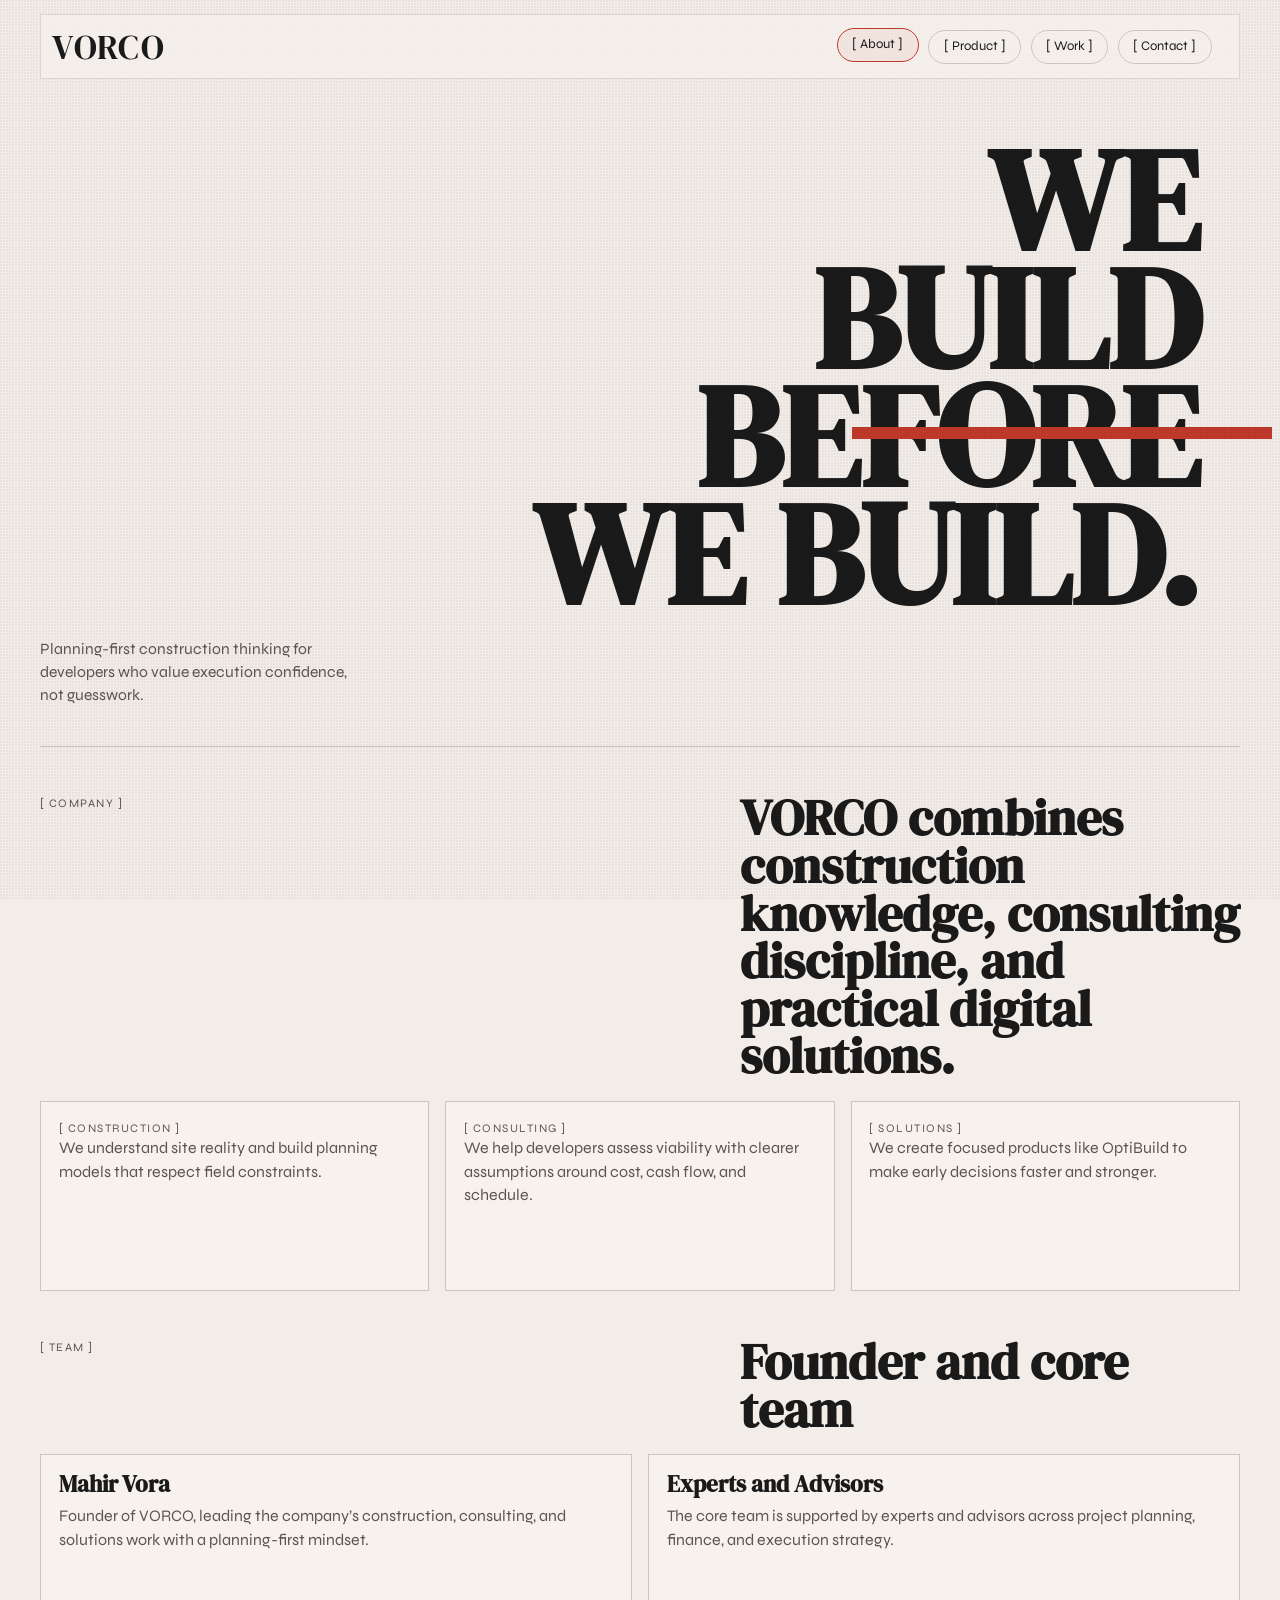
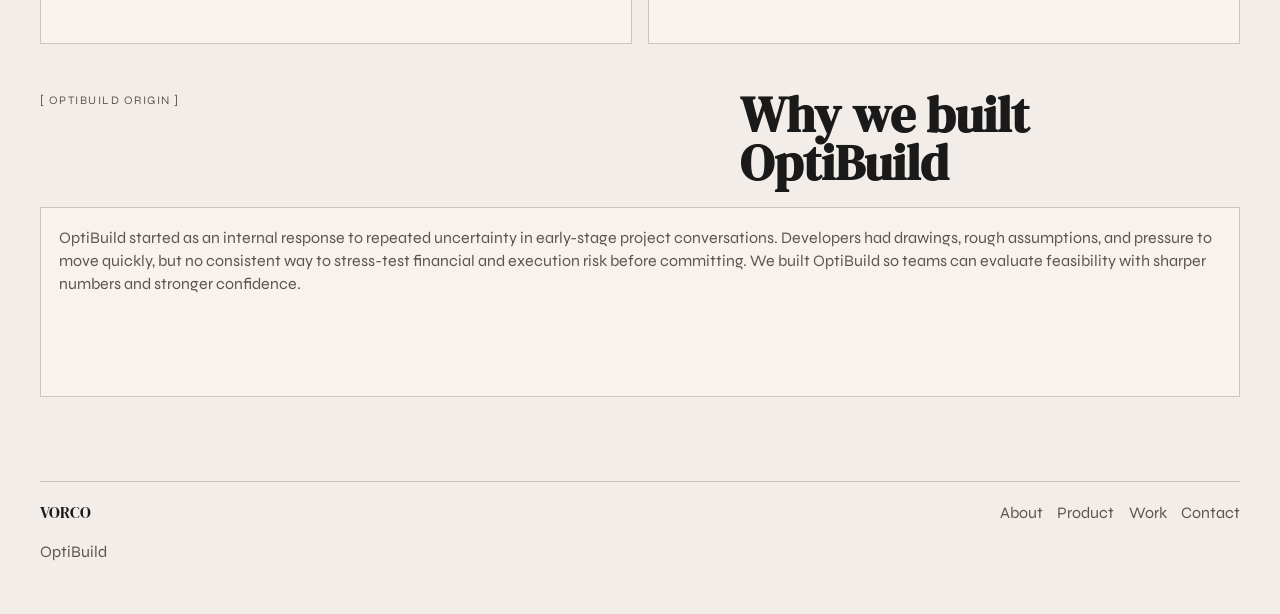
==== about.html @ b09553cb "Add files via upload" ====
<!doctype html>
<html lang="en">
<head>
  <meta charset="UTF-8" />
  <meta name="viewport" content="width=device-width, initial-scale=1.0" />
  <title>About VORCO | Construction, Consulting, Solutions</title>
  <meta
    name="description"
    content="Learn about VORCO and the planning-first approach behind OptiBuild for real estate developers."
  />
  <link rel="preconnect" href="https://fonts.googleapis.com" />
  <link rel="preconnect" href="https://fonts.gstatic.com" crossorigin />
  <link
    href="https://fonts.googleapis.com/css2?family=DM+Serif+Display:ital@0;1&family=Syne:wght@400;500;600;700;800&display=swap"
    rel="stylesheet"
  />
  <link rel="stylesheet" href="styles.css" />
</head>
<body data-page="about">
  <div class="grain" aria-hidden="true"></div>

  <header class="site-header" id="top">
    <div class="nav-shell">
      <a class="brand" href="index.html" aria-label="VORCO home">VORCO</a>

      <button class="menu-toggle" aria-expanded="false" aria-controls="site-nav" aria-label="Toggle menu">
        Menu
      </button>

      <nav class="site-nav" id="site-nav">
        <a href="about.html" class="pill-link">[ About ]</a>
        <a href="product.html" class="pill-link">[ Product ]</a>
        <a href="index.html#work" class="pill-link">[ Work ]</a>
        <a href="contact.html" class="pill-link">[ Contact ]</a>
      </nav>
    </div>
  </header>

  <main>
    <section class="hero section-fade short-hero">
      <h1 class="hero-title compact">
        <span class="hero-word">WE</span>
        <span class="hero-word">BUILD</span>
        <span class="hero-word">BEFORE</span>
        <span class="hero-word">WE BUILD.</span>
      </h1>
      <div class="hero-bottom">
        <p class="hero-subtitle">Planning-first construction thinking for developers who value execution confidence, not guesswork.</p>
      </div>
    </section>

    <section class="section-fade section-block">
      <div class="section-head">
        <p class="label">[ Company ]</p>
        <h2>VORCO combines construction knowledge, consulting discipline, and practical digital solutions.</h2>
      </div>
      <div class="card-grid three-col">
        <article class="line-card">
          <p class="label">[ Construction ]</p>
          <p>We understand site reality and build planning models that respect field constraints.</p>
        </article>
        <article class="line-card">
          <p class="label">[ Consulting ]</p>
          <p>We help developers assess viability with clearer assumptions around cost, cash flow, and schedule.</p>
        </article>
        <article class="line-card">
          <p class="label">[ Solutions ]</p>
          <p>We create focused products like OptiBuild to make early decisions faster and stronger.</p>
        </article>
      </div>
    </section>

    <section class="section-fade section-block">
      <div class="section-head">
        <p class="label">[ Team ]</p>
        <h2>Founder and core team</h2>
      </div>
      <div class="card-grid two-col">
        <article class="line-card">
          <h3>Mahir Vora</h3>
          <p>Founder of VORCO, leading the company’s construction, consulting, and solutions work with a planning-first mindset.</p>
        </article>
        <article class="line-card">
          <h3>Experts and Advisors</h3>
          <p>The core team is supported by experts and advisors across project planning, finance, and execution strategy.</p>
        </article>
      </div>
    </section>

    <section class="section-fade section-block">
      <div class="section-head">
        <p class="label">[ OptiBuild Origin ]</p>
        <h2>Why we built OptiBuild</h2>
      </div>
      <article class="line-card">
        <p>
          OptiBuild started as an internal response to repeated uncertainty in early-stage project conversations. Developers had drawings,
          rough assumptions, and pressure to move quickly, but no consistent way to stress-test financial and execution risk before
          committing. We built OptiBuild so teams can evaluate feasibility with sharper numbers and stronger confidence.
        </p>
      </article>
    </section>
  </main>

  <footer class="site-footer">
    <div>
      <p class="footer-brand">VORCO</p>
      <p>OptiBuild</p>
    </div>
    <div class="footer-links">
      <a href="about.html">About</a>
      <a href="product.html">Product</a>
      <a href="index.html#work">Work</a>
      <a href="contact.html">Contact</a>
    </div>
  </footer>

  <script src="main.js"></script>
</body>
</html>
---- styles.css ----
@import url("https://fonts.googleapis.com/css2?family=DM+Serif+Display:ital@0;1&family=Syne:wght@400;500;600;700;800&display=swap");

:root {
  --bg: #f2ede8;
  --panel: #f7f2ed;
  --text: #1a1a1a;
  --muted: #5c554f;
  --line: #cfc4bb;
  --accent: #c0392b;
  --accent-soft: #e4d7cd;
  --header: rgba(242, 237, 232, 0.9);
}

* {
  box-sizing: border-box;
}

html {
  scroll-behavior: smooth;
}

body {
  margin: 0;
  background: var(--bg);
  color: var(--text);
  font-family: "Syne", sans-serif;
  line-height: 1.45;
  overflow-x: hidden;
}

body::before,
body::after {
  content: "";
  position: fixed;
  pointer-events: none;
  z-index: 0;
}

body::before {
  display: none;
}

body::after {
  display: none;
}

.grain {
  position: fixed;
  inset: 0;
  pointer-events: none;
  z-index: 2;
  opacity: 0.075;
  background-image: radial-gradient(circle at 1px 1px, rgba(0, 0, 0, 0.55) 1px, transparent 1px);
  background-size: 3px 3px;
  mix-blend-mode: multiply;
}

.site-header {
  position: sticky;
  top: 0;
  z-index: 10;
  padding: 0.9rem 1rem;
  transition: padding 240ms ease, box-shadow 240ms ease, background-color 240ms ease;
}

.site-header.scrolled {
  padding: 0.45rem 1rem;
  background: var(--header);
  box-shadow: 0 10px 30px rgba(0, 0, 0, 0.08);
  backdrop-filter: blur(5px);
}

.nav-shell {
  width: min(1200px, 100%);
  margin: 0 auto;
  display: grid;
  grid-template-columns: auto 1fr auto;
  align-items: center;
  gap: 1rem;
  border: 1px solid rgba(26, 26, 26, 0.12);
  background: rgba(247, 242, 237, 0.72);
  padding: 0.45rem 0.7rem;
}

.brand {
  font-family: "DM Serif Display", serif;
  font-size: clamp(1.2rem, 3.5vw, 2.1rem);
  letter-spacing: 0.04em;
  text-decoration: none;
  color: var(--text);
}

.product-tag {
  margin: 0;
  text-transform: uppercase;
  letter-spacing: 0.1em;
  font-size: 0.68rem;
  color: var(--muted);
}

.site-nav {
  display: flex;
  justify-content: flex-end;
  align-items: center;
  gap: 0.6rem;
}

.pill-link {
  border: 1px solid var(--line);
  border-radius: 999px;
  padding: 0.4rem 0.9rem;
  text-decoration: none;
  color: var(--text);
  font-size: 0.82rem;
  transition: transform 200ms ease, border-color 200ms ease;
}

.pill-link:hover,
.pill-link.is-active {
  border-color: var(--accent);
  transform: translateY(-2px);
  background: rgba(192, 57, 43, 0.07);
}

.menu-toggle {
  display: none;
  border: 1px solid var(--line);
  border-radius: 999px;
  background: transparent;
  color: var(--text);
  font-family: "Syne", sans-serif;
  padding: 0.35rem 0.85rem;
}

main {
  width: min(1200px, calc(100% - 2rem));
  margin: 0 auto;
  padding-bottom: 3rem;
  position: relative;
  z-index: 1;
}

.hero {
  min-height: 100svh;
  display: flex;
  flex-direction: column;
  justify-content: space-between;
  padding: 3rem 0 2.5rem;
  border-bottom: 1px solid var(--line);
  position: relative;
}

.hero::after {
  content: "";
  position: absolute;
  right: -2rem;
  top: 52%;
  width: min(38vw, 420px);
  height: 12px;
  background: var(--accent);
  transform: translateY(-50%);
}

.short-hero {
  min-height: 72svh;
}

.hero-meta {
  font-size: 0.73rem;
  letter-spacing: 0.14em;
  text-transform: uppercase;
  color: var(--muted);
}

.project-strip {
  margin-top: 1rem;
  border: 1px solid var(--line);
  background: #f7f2ed;
  display: grid;
  grid-template-columns: auto 1fr;
  gap: 1rem;
  align-items: start;
  padding: 0.9rem 1rem;
}

.project-strip ul {
  list-style: none;
  margin: 0;
  padding: 0;
  display: grid;
  gap: 0.35rem;
}

.project-strip li {
  font-size: 0.88rem;
  color: var(--muted);
  border-bottom: 1px solid rgba(26, 26, 26, 0.13);
  padding-bottom: 0.3rem;
}

.hero-title {
  font-family: "DM Serif Display", serif;
  margin: 0;
  font-size: clamp(3.2rem, 14vw, 12rem);
  line-height: 0.82;
  max-width: 11ch;
  margin-left: auto;
  text-align: right;
  padding-right: clamp(0rem, 5vw, 2.5rem);
}

.hero-title.compact {
  font-size: clamp(3rem, 12vw, 9rem);
}

.hero-word {
  display: block;
  opacity: 0;
  transform: translateY(18px);
  transition: opacity 540ms ease, transform 540ms ease;
}

.page-ready .hero-word {
  opacity: 1;
  transform: translateY(0);
}

.hero-word:nth-child(2) { transition-delay: 120ms; }
.hero-word:nth-child(3) { transition-delay: 240ms; }
.hero-word:nth-child(4) { transition-delay: 360ms; }

.hero-bottom {
  display: flex;
  align-items: flex-end;
  justify-content: space-between;
  gap: 1rem;
  padding-top: 1.5rem;
}

.hero-subtitle {
  margin: 0;
  max-width: 35ch;
  font-size: 0.98rem;
  color: var(--muted);
}

.hero-actions {
  display: flex;
  gap: 0.6rem;
  flex-wrap: wrap;
  justify-content: flex-end;
}

.button {
  border-radius: 999px;
  padding: 0.7rem 1rem;
  text-decoration: none;
  border: 1px solid var(--line);
  color: var(--text);
  font-size: 0.86rem;
  display: inline-flex;
  align-items: center;
  justify-content: center;
  transition: transform 200ms ease, border-color 200ms ease, background-color 200ms ease;
}

.button:hover {
  transform: translateY(-2px);
  border-color: var(--accent);
}

.button-primary {
  background: var(--accent);
  border-color: var(--accent);
  color: #fff;
}

.button-primary.light {
  background: #fff;
  color: #171717;
  border-color: #fff;
}

.button-ghost {
  background: transparent;
}

.stats-row {
  display: grid;
  grid-template-columns: repeat(3, minmax(0, 1fr));
  margin-top: 1.4rem;
  border: 1px solid var(--line);
}

.stat-item {
  padding: 1rem;
  border-right: 1px solid var(--line);
  background: var(--panel);
}

.stat-item:last-child {
  border-right: none;
}

.stat-value {
  margin: 0;
  font-family: "DM Serif Display", serif;
  font-size: clamp(2rem, 6vw, 3rem);
  line-height: 0.95;
}

.stat-item p:last-child {
  margin: 0.35rem 0 0;
  color: var(--muted);
  font-size: 0.9rem;
}

.section-block {
  padding: 3rem 0 0;
}

.section-head {
  display: flex;
  justify-content: space-between;
  align-items: flex-start;
  gap: 1rem;
  margin-bottom: 1.25rem;
}

.section-head h2 {
  margin: 0;
  max-width: 20ch;
  font-family: "DM Serif Display", serif;
  font-size: clamp(1.7rem, 5vw, 3.1rem);
  line-height: 0.96;
}

.label {
  margin: 0;
  font-size: 0.72rem;
  letter-spacing: 0.13em;
  text-transform: uppercase;
  color: var(--muted);
}

.card-grid {
  display: grid;
  gap: 1rem;
}

.card-grid.three-col {
  grid-template-columns: repeat(3, minmax(0, 1fr));
}

.card-grid.two-col {
  grid-template-columns: repeat(2, minmax(0, 1fr));
}

.line-card {
  border: 1px solid var(--line);
  background: var(--panel);
  padding: 1.1rem;
  min-height: 190px;
  transition: transform 220ms ease, border-color 220ms ease;
  position: relative;
  overflow: hidden;
}

.line-card::before {
  content: "";
  position: absolute;
  left: 0;
  top: 0;
  width: 3px;
  height: 100%;
  background: transparent;
  transition: background-color 220ms ease;
}

.line-card:hover {
  transform: translateY(-4px);
  border-color: var(--accent);
}

.line-card:hover::before {
  background: var(--accent);
}

.line-card h3 {
  margin: 0 0 0.55rem;
  font-family: "DM Serif Display", serif;
  font-size: 1.42rem;
  line-height: 1;
}

.line-card p {
  margin: 0;
  color: var(--muted);
}

.feature-index {
  color: var(--accent);
  font-weight: 700;
  letter-spacing: 0.09em;
  margin-bottom: 0.7rem;
}

.tabs {
  border: 1px solid var(--line);
  background: var(--panel);
}

.tab-list {
  display: flex;
  gap: 0.5rem;
  padding: 0.8rem;
  border-bottom: 1px solid var(--line);
  flex-wrap: wrap;
}

.tab {
  border: 1px solid var(--line);
  background: transparent;
  padding: 0.45rem 0.8rem;
  font-size: 0.8rem;
  color: var(--text);
  cursor: pointer;
  font-family: "Syne", sans-serif;
}

.tab.is-active {
  background: var(--accent);
  color: #fff;
  border-color: var(--accent);
}

.tab:focus-visible,
.button:focus-visible,
.pill-link:focus-visible,
.menu-toggle:focus-visible {
  outline: 2px solid var(--accent);
  outline-offset: 2px;
}

.tab-panels {
  position: relative;
  min-height: 270px;
}

.tab-panel {
  opacity: 0;
  visibility: hidden;
  position: absolute;
  inset: 0;
  padding: 1rem;
  display: grid;
  grid-template-columns: 1fr 1fr;
  gap: 1rem;
  transform: translateY(8px);
  transition: opacity 250ms ease, transform 250ms ease, visibility 250ms ease;
}

.tab-panel.is-active {
  opacity: 1;
  visibility: visible;
  transform: translateY(0);
}

.tab-panel p {
  margin: 0;
  color: var(--muted);
  max-width: 37ch;
}

.mockup-box {
  border: 1px solid var(--line);
  background: #f0e9e3;
  padding: 0.8rem;
}

.mock-line {
  height: 10px;
  background: #c7bbb2;
  margin-bottom: 0.6rem;
}

.mock-line.w-90 { width: 90%; }
.mock-line.w-80 { width: 80%; }
.mock-line.w-70 { width: 70%; }
.mock-line.w-60 { width: 60%; }
.mock-line.w-50 { width: 50%; }

.mock-bars,
.mock-grid,
.mock-pill-row {
  display: grid;
  gap: 0.45rem;
}

.mock-bars {
  grid-template-columns: repeat(4, minmax(0, 1fr));
  align-items: end;
  min-height: 100px;
}

.mock-bars span {
  background: #bcaea3;
}

.mock-bars span:nth-child(1) { height: 35px; }
.mock-bars span:nth-child(2) { height: 56px; }
.mock-bars span:nth-child(3) { height: 78px; }
.mock-bars span:nth-child(4) { height: 48px; }

.mock-grid {
  grid-template-columns: repeat(3, minmax(0, 1fr));
}

.mock-grid span {
  aspect-ratio: 1;
  border: 1px solid #d2c6bd;
  background: #ece4dd;
}

.mock-pill-row {
  grid-template-columns: repeat(3, minmax(0, 1fr));
}

.mock-pill-row span {
  display: block;
  height: 36px;
  border-radius: 999px;
  background: #d3c7be;
}

.cta-band {
  margin-top: 3rem;
  padding: 2.4rem 1.1rem;
  background: #1a1a1a;
  color: #f9f4ef;
  display: flex;
  flex-wrap: wrap;
  align-items: center;
  justify-content: space-between;
  gap: 1rem;
}

.cta-band h2 {
  margin: 0;
  font-family: "DM Serif Display", serif;
  font-size: clamp(1.8rem, 5vw, 3.4rem);
  line-height: 0.95;
  max-width: 16ch;
}

.site-footer {
  width: min(1200px, calc(100% - 2rem));
  margin: 2.2rem auto;
  padding-top: 1.2rem;
  border-top: 1px solid var(--line);
  display: flex;
  justify-content: space-between;
  gap: 1rem;
  color: var(--muted);
}

.footer-brand {
  margin: 0;
  font-family: "DM Serif Display", serif;
  color: var(--text);
}

.footer-links {
  display: flex;
  gap: 0.9rem;
  flex-wrap: wrap;
}

.footer-links a {
  text-decoration: none;
  color: var(--muted);
}

.footer-links a:hover {
  color: var(--text);
}

.contact-layout {
  display: grid;
  grid-template-columns: 1.3fr 1fr;
  gap: 1rem;
}

.contact-form {
  display: grid;
  gap: 0.6rem;
  margin-top: 0.85rem;
}

.contact-form label {
  font-size: 0.8rem;
  text-transform: uppercase;
  letter-spacing: 0.09em;
  color: var(--muted);
}

.contact-form input,
.contact-form select,
.contact-form textarea {
  border: 1px solid var(--line);
  background: #f8f3ee;
  color: var(--text);
  padding: 0.7rem 0.75rem;
  font-family: "Syne", sans-serif;
}

.contact-form textarea {
  resize: vertical;
}

.form-status {
  margin: 0.2rem 0 0;
  min-height: 1.2em;
  color: var(--muted);
  font-size: 0.88rem;
}

.section-fade {
  opacity: 0;
  transform: translateY(24px);
  transition: opacity 500ms ease, transform 500ms ease;
}

.section-fade.is-visible {
  opacity: 1;
  transform: translateY(0);
}

@media (max-width: 980px) {
  .nav-shell {
    grid-template-columns: auto 1fr auto;
  }

  .product-tag {
    display: none;
  }

  .menu-toggle {
    display: inline-flex;
    justify-self: end;
  }

  .site-nav {
    position: absolute;
    left: 1rem;
    right: 1rem;
    top: calc(100% + 0.3rem);
    border: 1px solid var(--line);
    background: var(--bg);
    display: none;
    flex-direction: column;
    align-items: flex-start;
    padding: 0.7rem;
    gap: 0.45rem;
  }

  .site-nav.is-open {
    display: flex;
  }

  .hero {
    padding-top: 1.2rem;
  }

  .home-hero {
    min-height: auto;
    padding-bottom: 2rem;
  }

  .hero::after {
    width: 50vw;
    right: -1rem;
  }

  .project-strip {
    grid-template-columns: 1fr;
  }

  .hero-title {
    margin-left: 0;
    text-align: left;
    max-width: 12ch;
    padding-right: 0;
  }

  .home-hero .hero-title {
    font-size: clamp(3rem, 16vw, 7rem);
  }

  .hero-bottom,
  .section-head,
  .cta-band,
  .site-footer {
    flex-direction: column;
    align-items: flex-start;
  }

  .hero-actions {
    justify-content: flex-start;
  }

  .stats-row,
  .card-grid.three-col,
  .card-grid.two-col,
  .tab-panel,
  .contact-layout {
    grid-template-columns: 1fr;
  }

  .stat-item {
    border-right: none;
    border-bottom: 1px solid var(--line);
  }

  .stat-item:last-child {
    border-bottom: none;
  }

  .tab-panels {
    min-height: 360px;
  }
}

@media (prefers-reduced-motion: reduce) {
  html {
    scroll-behavior: auto;
  }

  *,
  *::before,
  *::after {
    animation-duration: 1ms !important;
    animation-iteration-count: 1 !important;
    transition-duration: 1ms !important;
  }
}
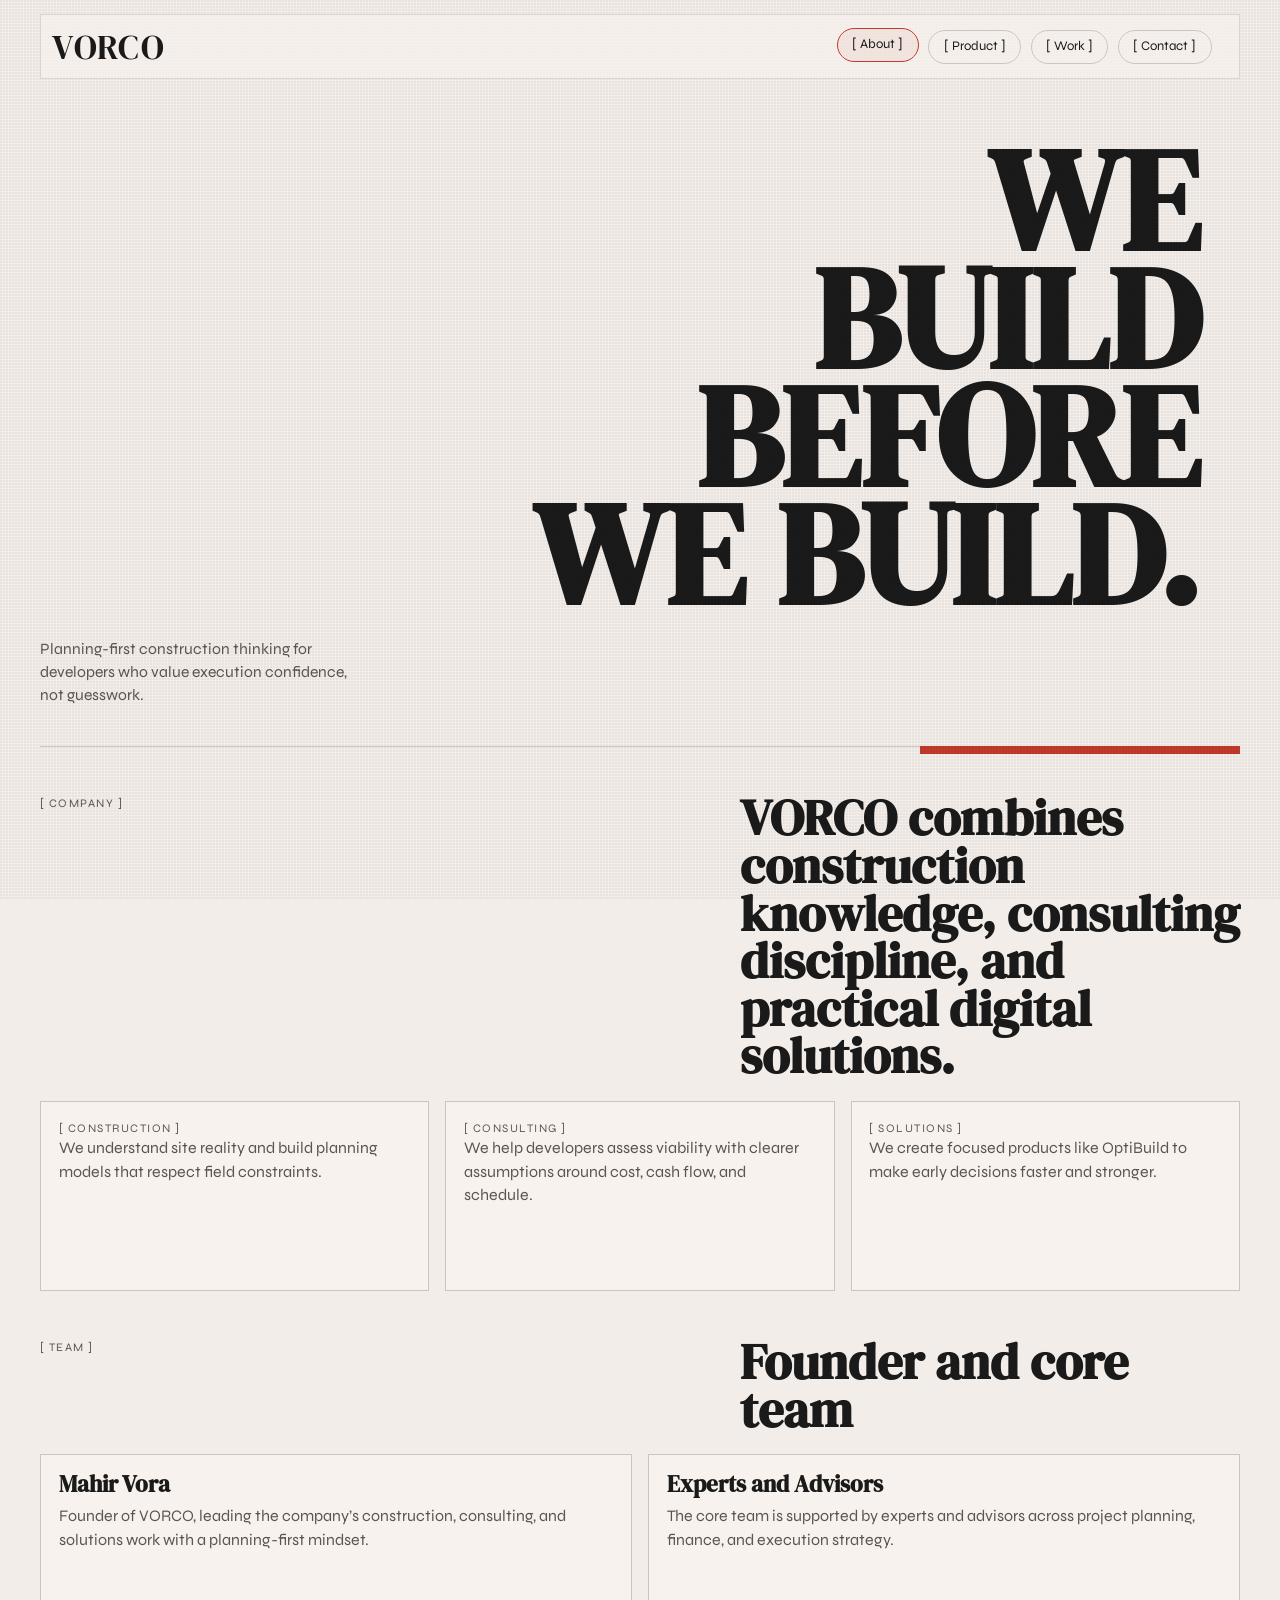
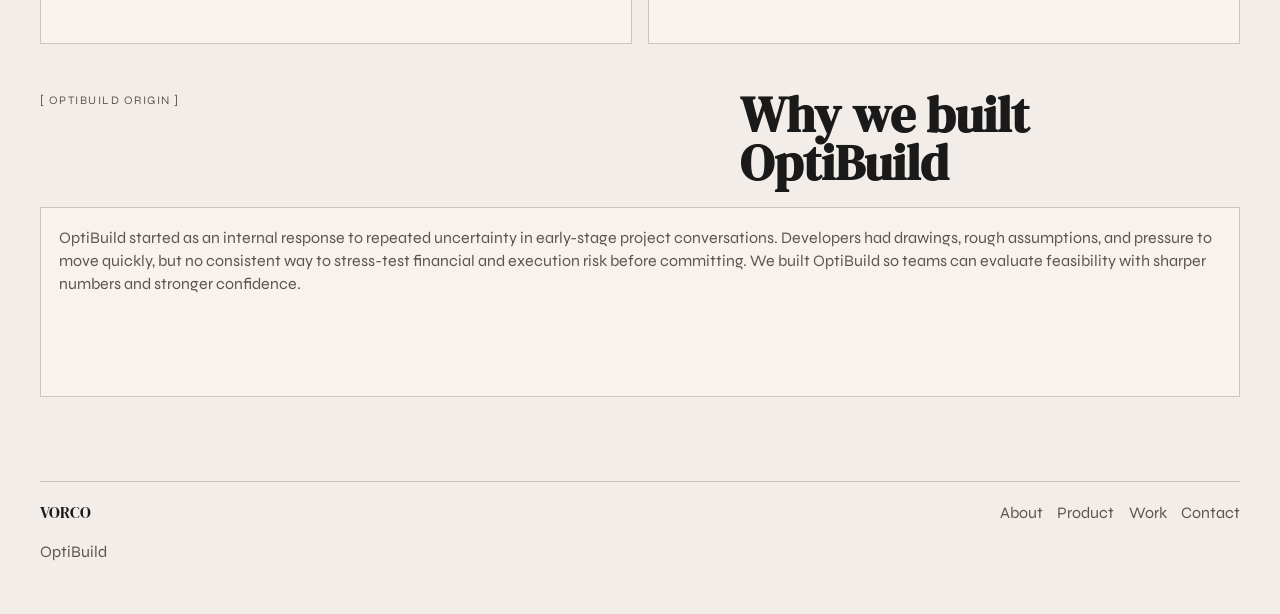
==== commit be245a69: "Add files via upload" ====
--- a/about.html
+++ b/about.html
@@ -14,7 +14,7 @@
     href="https://fonts.googleapis.com/css2?family=DM+Serif+Display:ital@0;1&family=Syne:wght@400;500;600;700;800&display=swap"
     rel="stylesheet"
   />
-  <link rel="stylesheet" href="styles.css" />
+  <link rel="stylesheet" href="styles.css?v=20260413" />
 </head>
 <body data-page="about">
   <div class="grain" aria-hidden="true"></div>
@@ -30,7 +30,7 @@
       <nav class="site-nav" id="site-nav">
         <a href="about.html" class="pill-link">[ About ]</a>
         <a href="product.html" class="pill-link">[ Product ]</a>
-        <a href="index.html#work" class="pill-link">[ Work ]</a>
+        <a href="index.html?view=work" class="pill-link">[ Work ]</a>
         <a href="contact.html" class="pill-link">[ Contact ]</a>
       </nav>
     </div>
@@ -110,7 +110,7 @@
     <div class="footer-links">
       <a href="about.html">About</a>
       <a href="product.html">Product</a>
-      <a href="index.html#work">Work</a>
+      <a href="index.html?view=work">Work</a>
       <a href="contact.html">Contact</a>
     </div>
   </footer>
--- a/styles.css
+++ b/styles.css
@@ -148,17 +148,24 @@
   padding: 3rem 0 2.5rem;
   border-bottom: 1px solid var(--line);
   position: relative;
+  isolation: isolate;
+}
+
+.hero > * {
+  position: relative;
+  z-index: 1;
 }
 
 .hero::after {
   content: "";
   position: absolute;
-  right: -2rem;
-  top: 52%;
-  width: min(38vw, 420px);
-  height: 12px;
+  right: 0;
+  bottom: -6px;
+  width: min(32vw, 360px);
+  height: 10px;
   background: var(--accent);
-  transform: translateY(-50%);
+  pointer-events: none;
+  z-index: 0;
 }
 
 .short-hero {
@@ -678,8 +685,9 @@
   }
 
   .hero::after {
-    width: 50vw;
-    right: -1rem;
+    width: min(44vw, 240px);
+    right: 0;
+    bottom: -5px;
   }
 
   .project-strip {
@@ -744,3 +752,14 @@
     transition-duration: 1ms !important;
   }
 }
+
+/* Final safety override: keep the hero accent line below all hero copy. */
+.hero::after {
+  right: 0 !important;
+  top: auto !important;
+  bottom: -8px !important;
+  width: min(28vw, 320px) !important;
+  height: 8px !important;
+  transform: none !important;
+  z-index: 0 !important;
+}
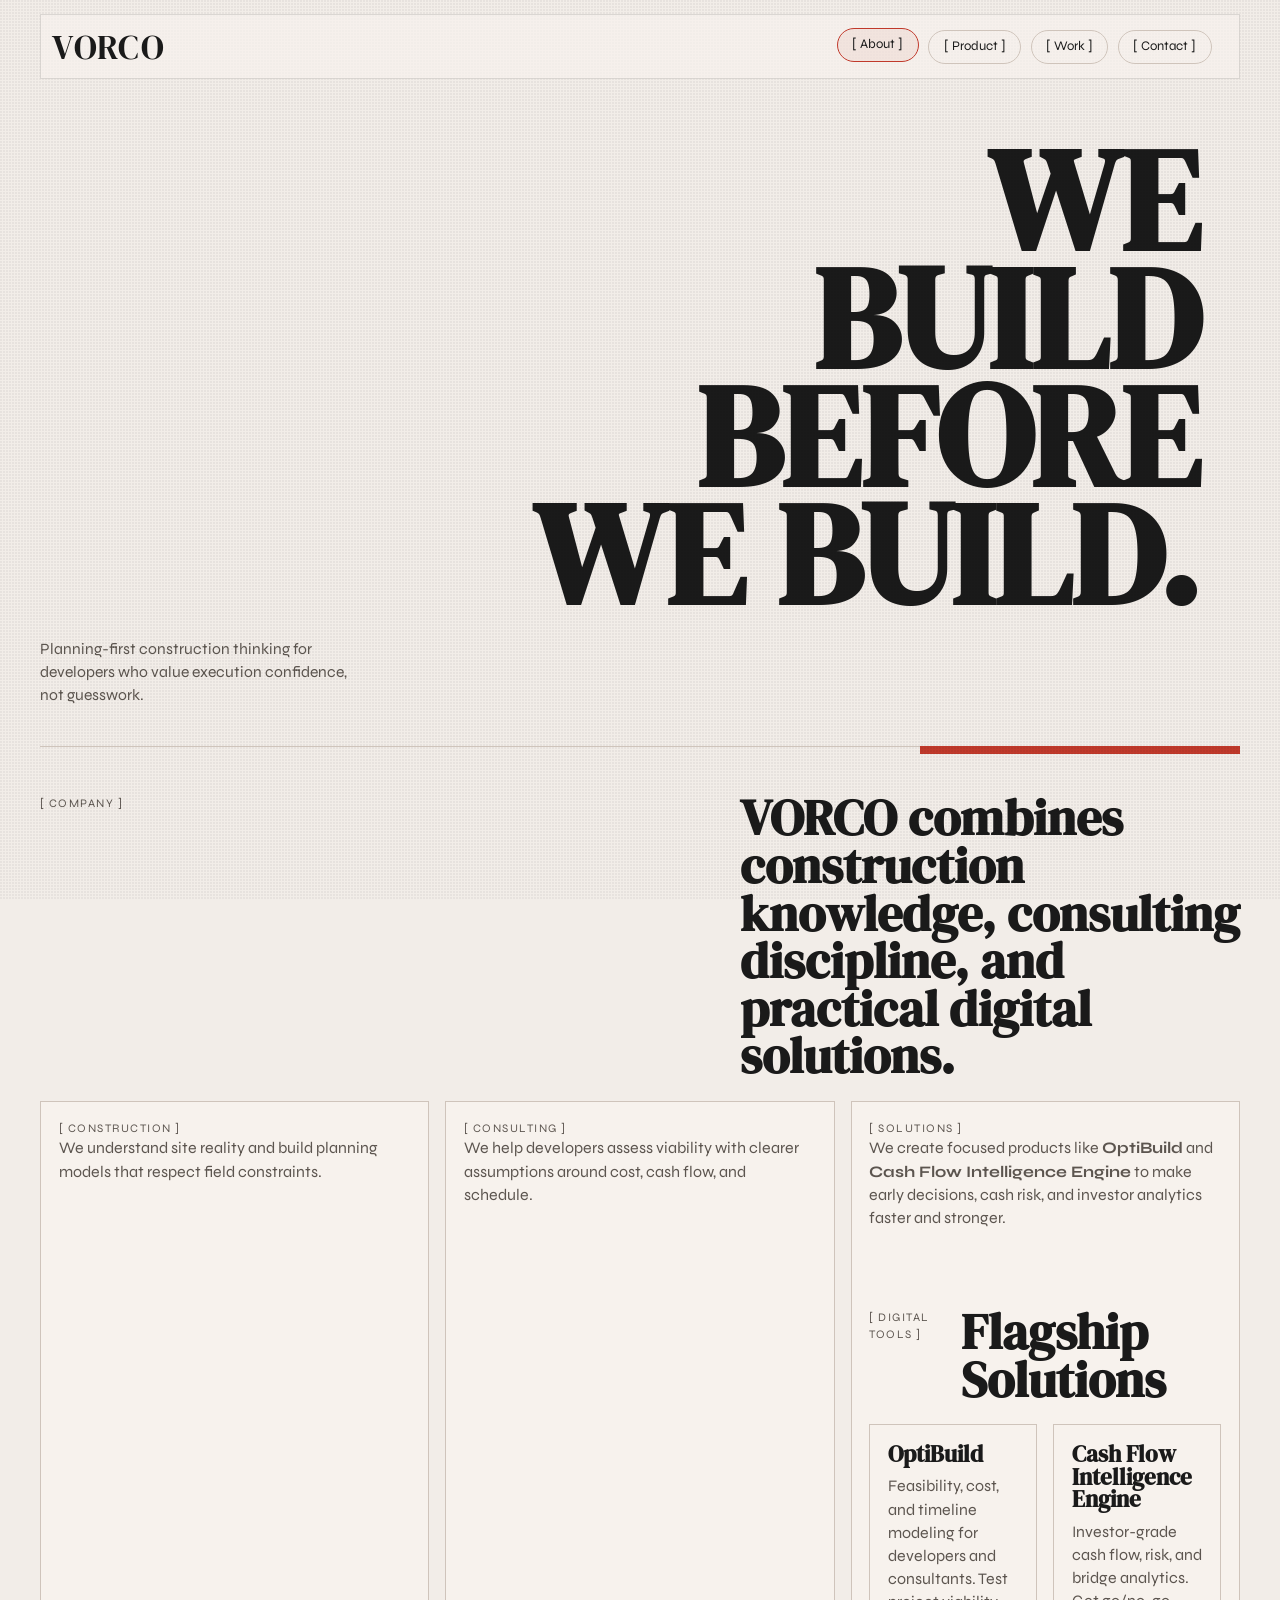
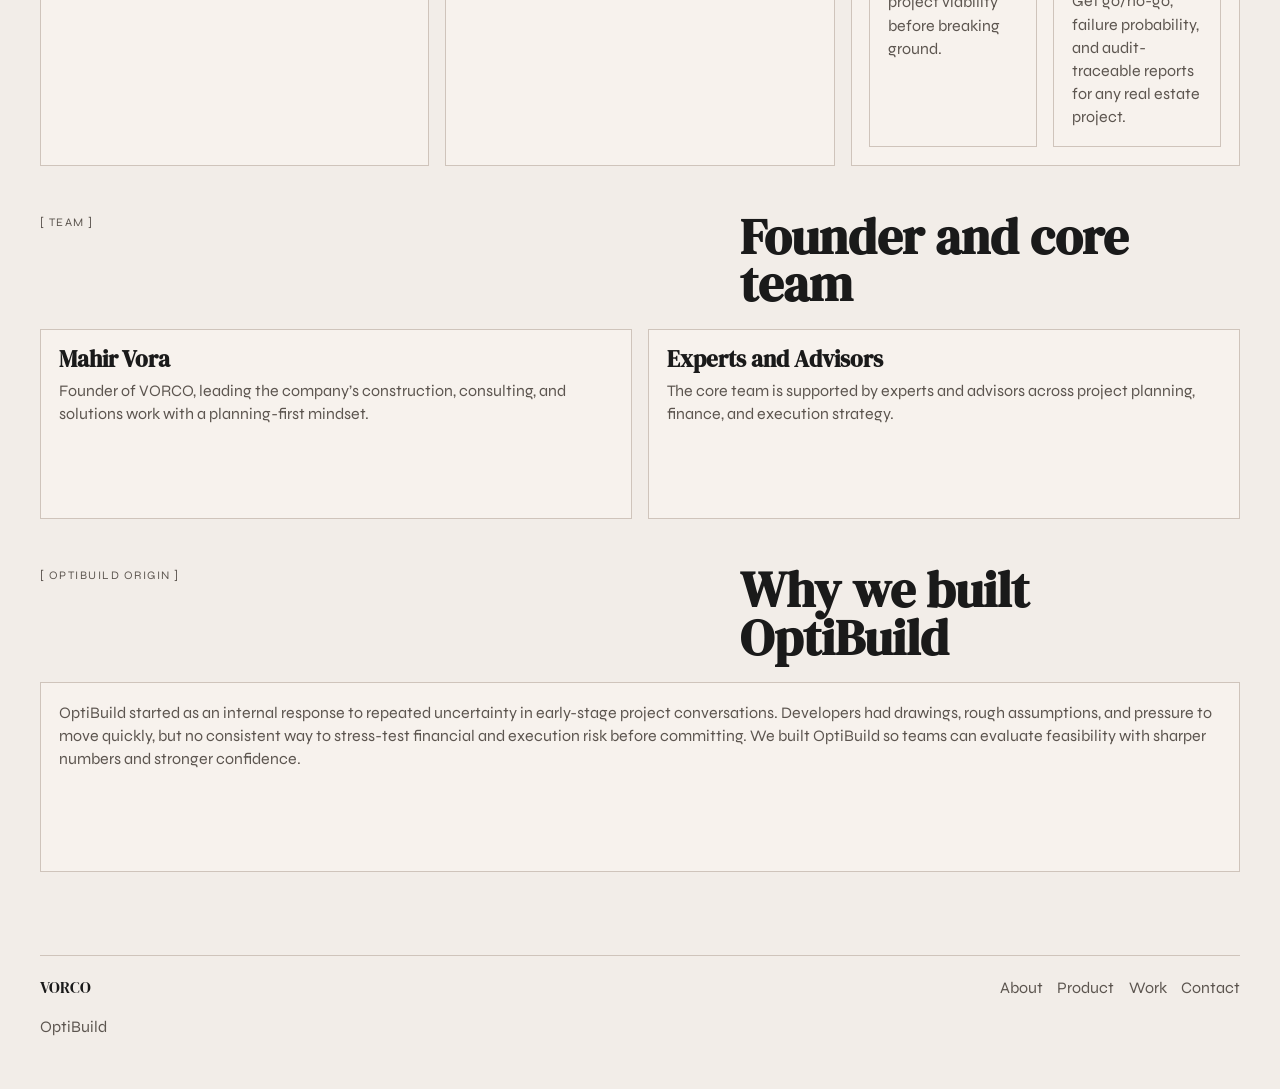
==== commit aa01ce5d: "Add files via upload" ====
--- a/about.html
+++ b/about.html
@@ -65,7 +65,23 @@
         </article>
         <article class="line-card">
           <p class="label">[ Solutions ]</p>
-          <p>We create focused products like OptiBuild to make early decisions faster and stronger.</p>
+          <p>We create focused products like <strong>OptiBuild</strong> and <strong>Cash Flow Intelligence Engine</strong> to make early decisions, cash risk, and investor analytics faster and stronger.</p>
+            <section class="section-fade section-block" style="margin-top:2em;">
+              <div class="section-head">
+                <p class="label">[ Digital Tools ]</p>
+                <h2>Flagship Solutions</h2>
+              </div>
+              <div class="card-grid two-col">
+                <article class="line-card">
+                  <h3>OptiBuild</h3>
+                  <p>Feasibility, cost, and timeline modeling for developers and consultants. Test project viability before breaking ground.</p>
+                </article>
+                <article class="line-card">
+                  <h3>Cash Flow Intelligence Engine</h3>
+                  <p>Investor-grade cash flow, risk, and bridge analytics. Get go/no-go, failure probability, and audit-traceable reports for any real estate project.</p>
+                </article>
+              </div>
+            </section>
         </article>
       </div>
     </section>
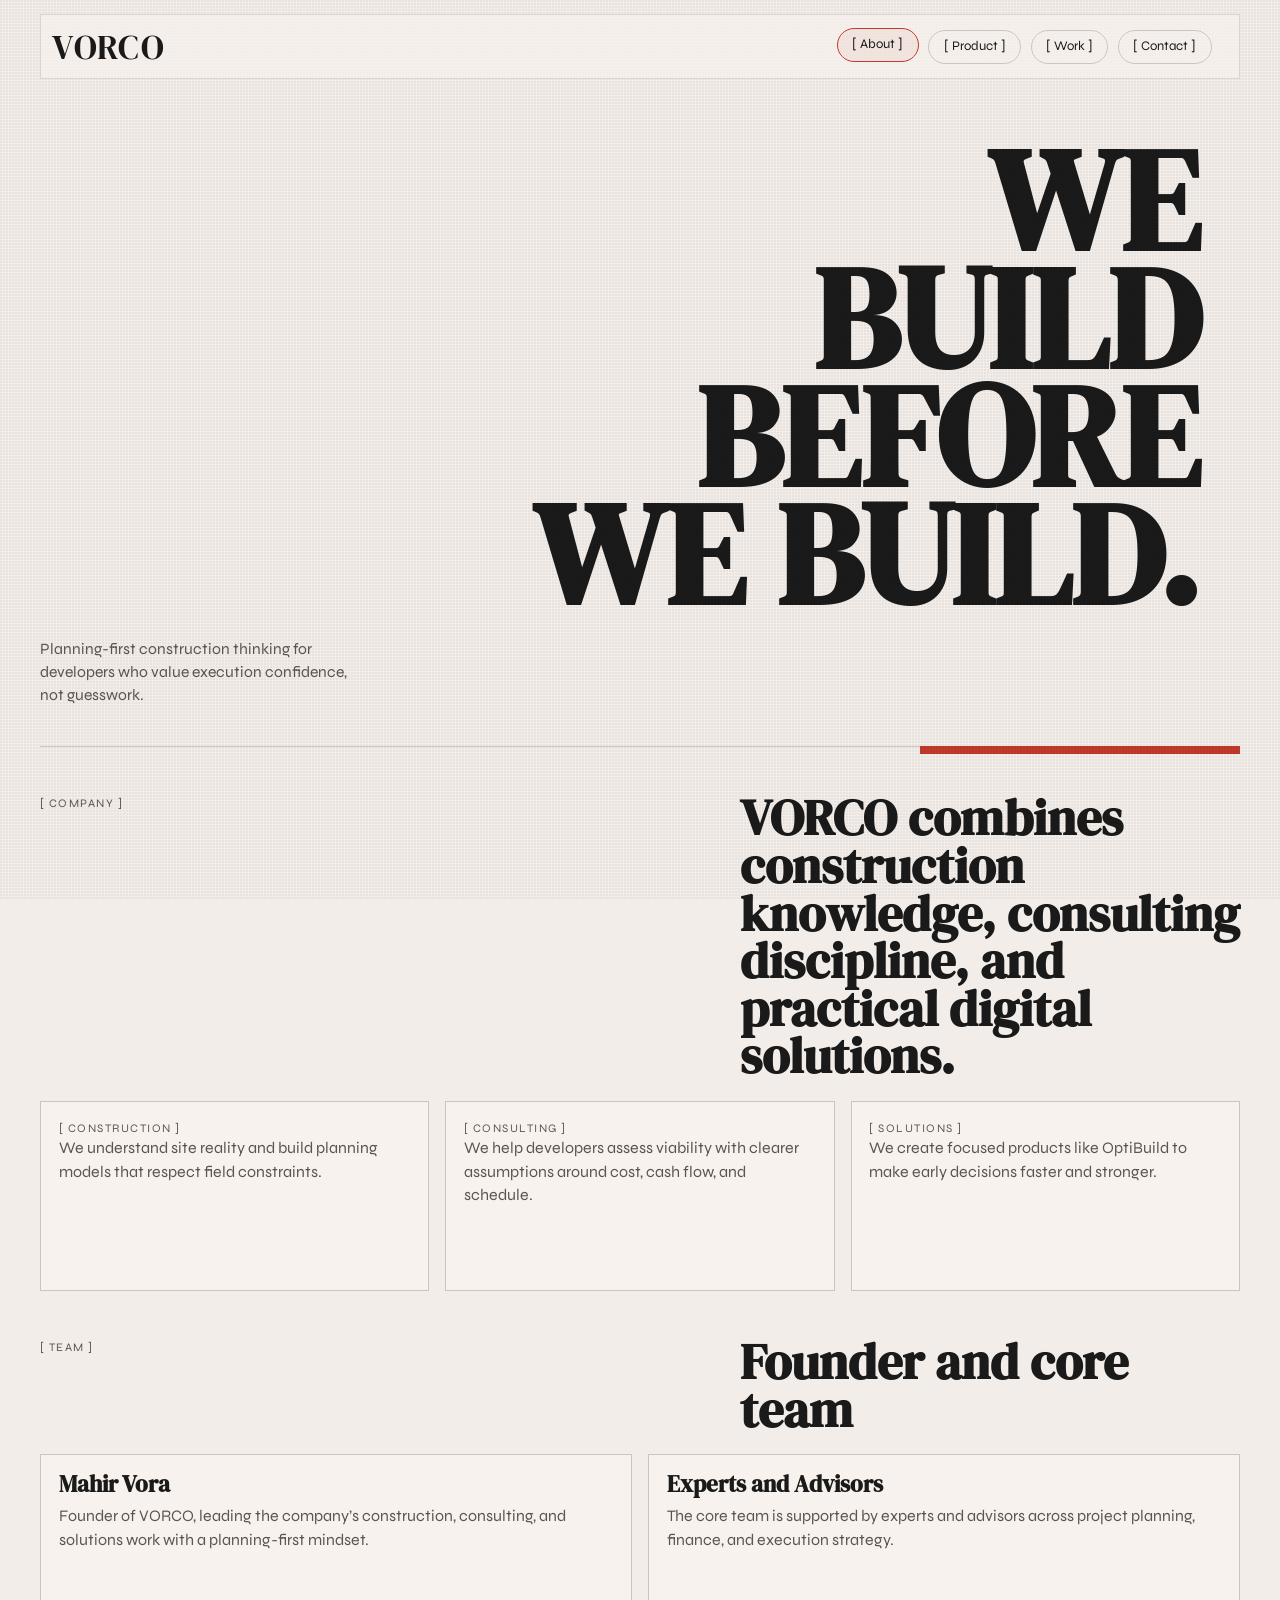
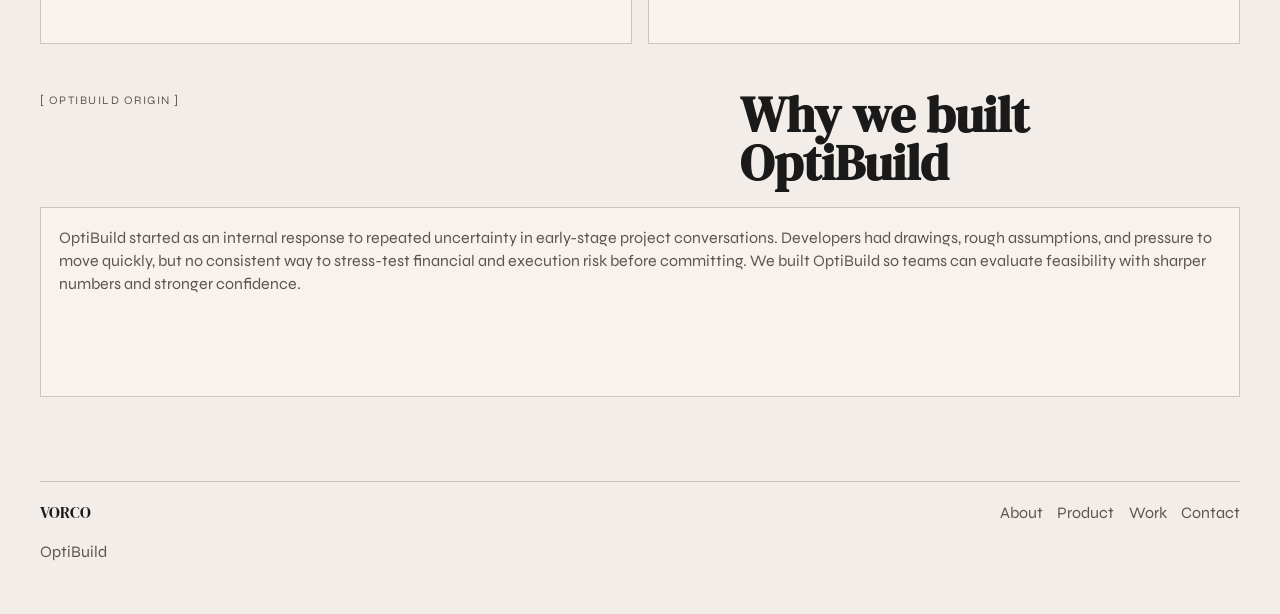
==== commit f9f0a397: "Add files via upload" ====
--- a/about.html
+++ b/about.html
@@ -65,23 +65,7 @@
         </article>
         <article class="line-card">
           <p class="label">[ Solutions ]</p>
-          <p>We create focused products like <strong>OptiBuild</strong> and <strong>Cash Flow Intelligence Engine</strong> to make early decisions, cash risk, and investor analytics faster and stronger.</p>
-            <section class="section-fade section-block" style="margin-top:2em;">
-              <div class="section-head">
-                <p class="label">[ Digital Tools ]</p>
-                <h2>Flagship Solutions</h2>
-              </div>
-              <div class="card-grid two-col">
-                <article class="line-card">
-                  <h3>OptiBuild</h3>
-                  <p>Feasibility, cost, and timeline modeling for developers and consultants. Test project viability before breaking ground.</p>
-                </article>
-                <article class="line-card">
-                  <h3>Cash Flow Intelligence Engine</h3>
-                  <p>Investor-grade cash flow, risk, and bridge analytics. Get go/no-go, failure probability, and audit-traceable reports for any real estate project.</p>
-                </article>
-              </div>
-            </section>
+          <p>We create focused products like OptiBuild to make early decisions faster and stronger.</p>
         </article>
       </div>
     </section>
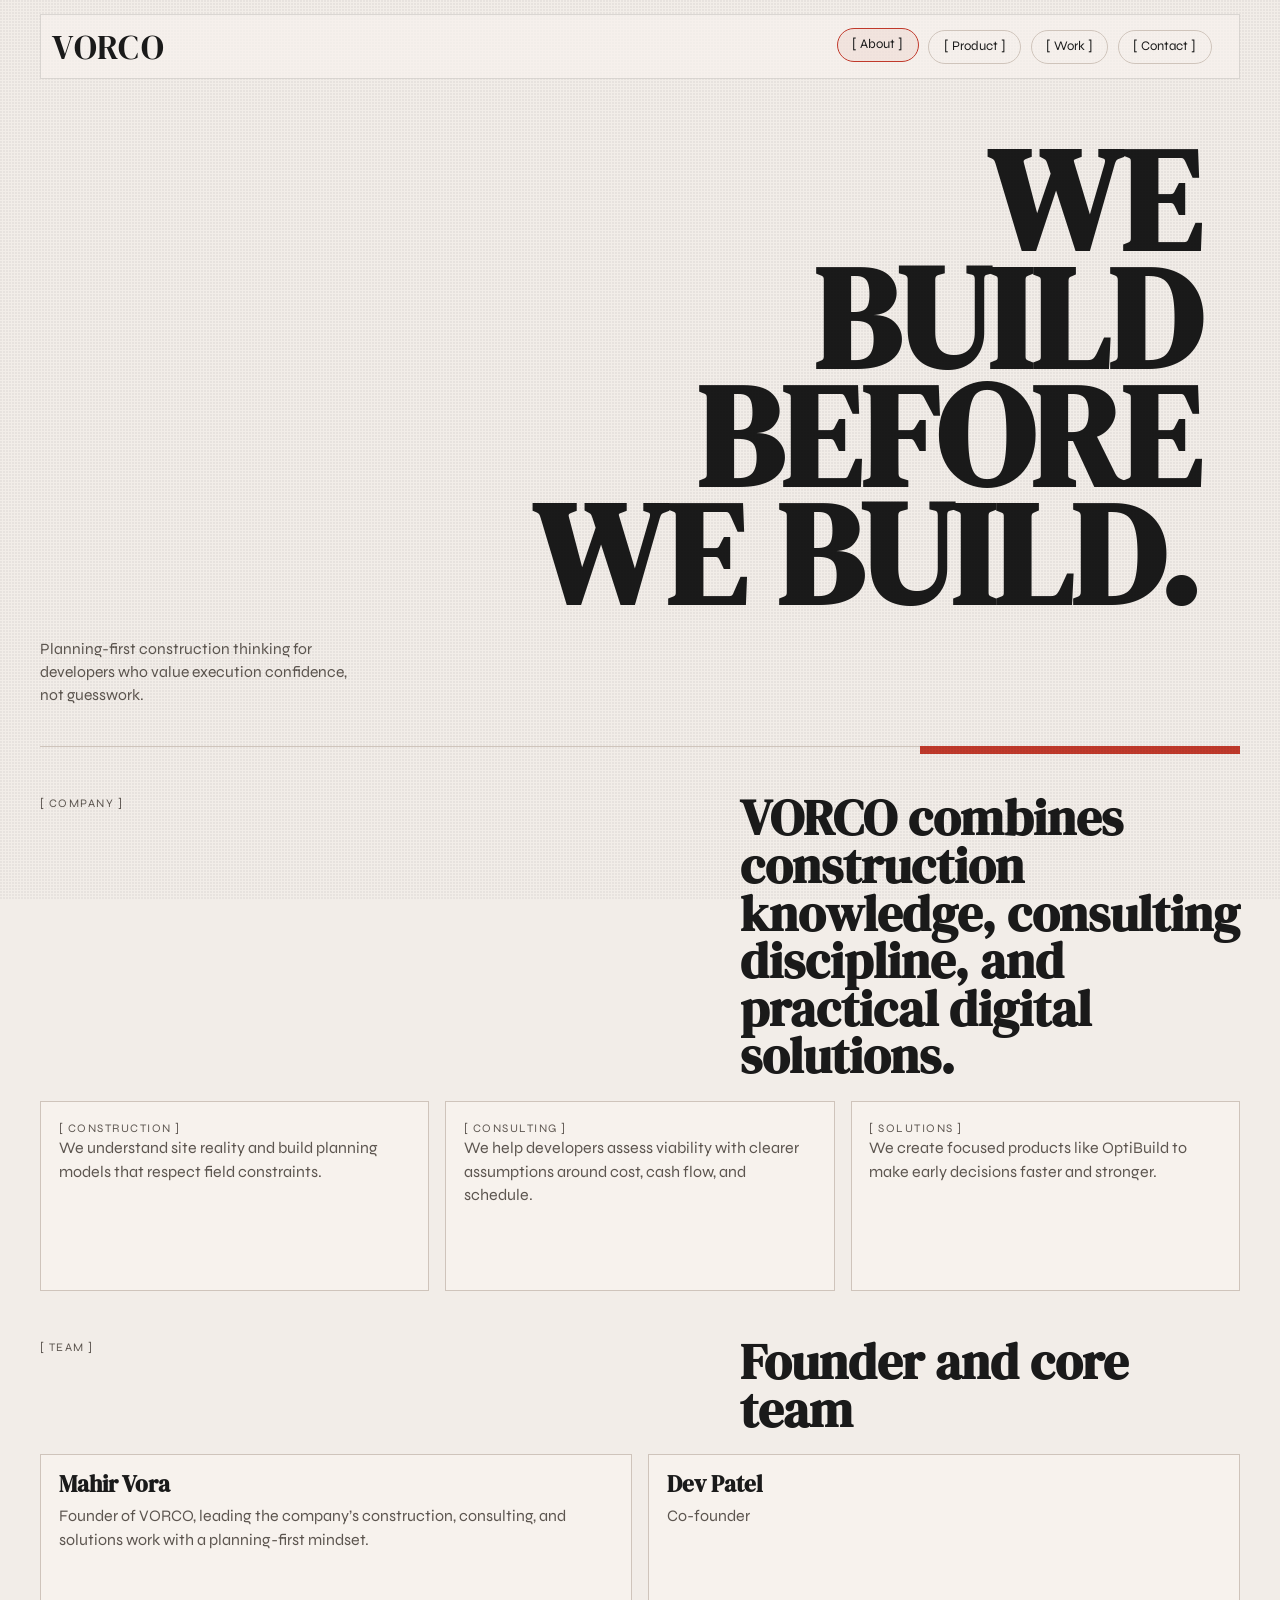
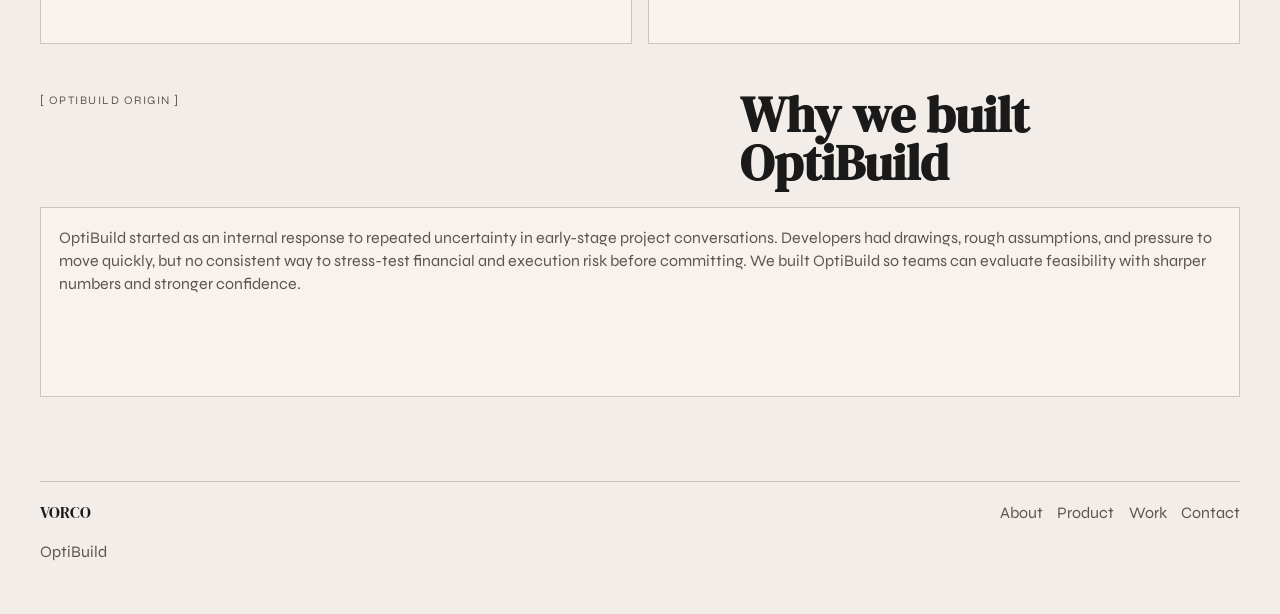
==== commit 9457ce94: "Update about.html" ====
--- a/about.html
+++ b/about.html
@@ -81,8 +81,8 @@
           <p>Founder of VORCO, leading the company’s construction, consulting, and solutions work with a planning-first mindset.</p>
         </article>
         <article class="line-card">
-          <h3>Experts and Advisors</h3>
-          <p>The core team is supported by experts and advisors across project planning, finance, and execution strategy.</p>
+          <h3>Dev Patel</h3>
+          <p>Co-founder</p>
         </article>
       </div>
     </section>
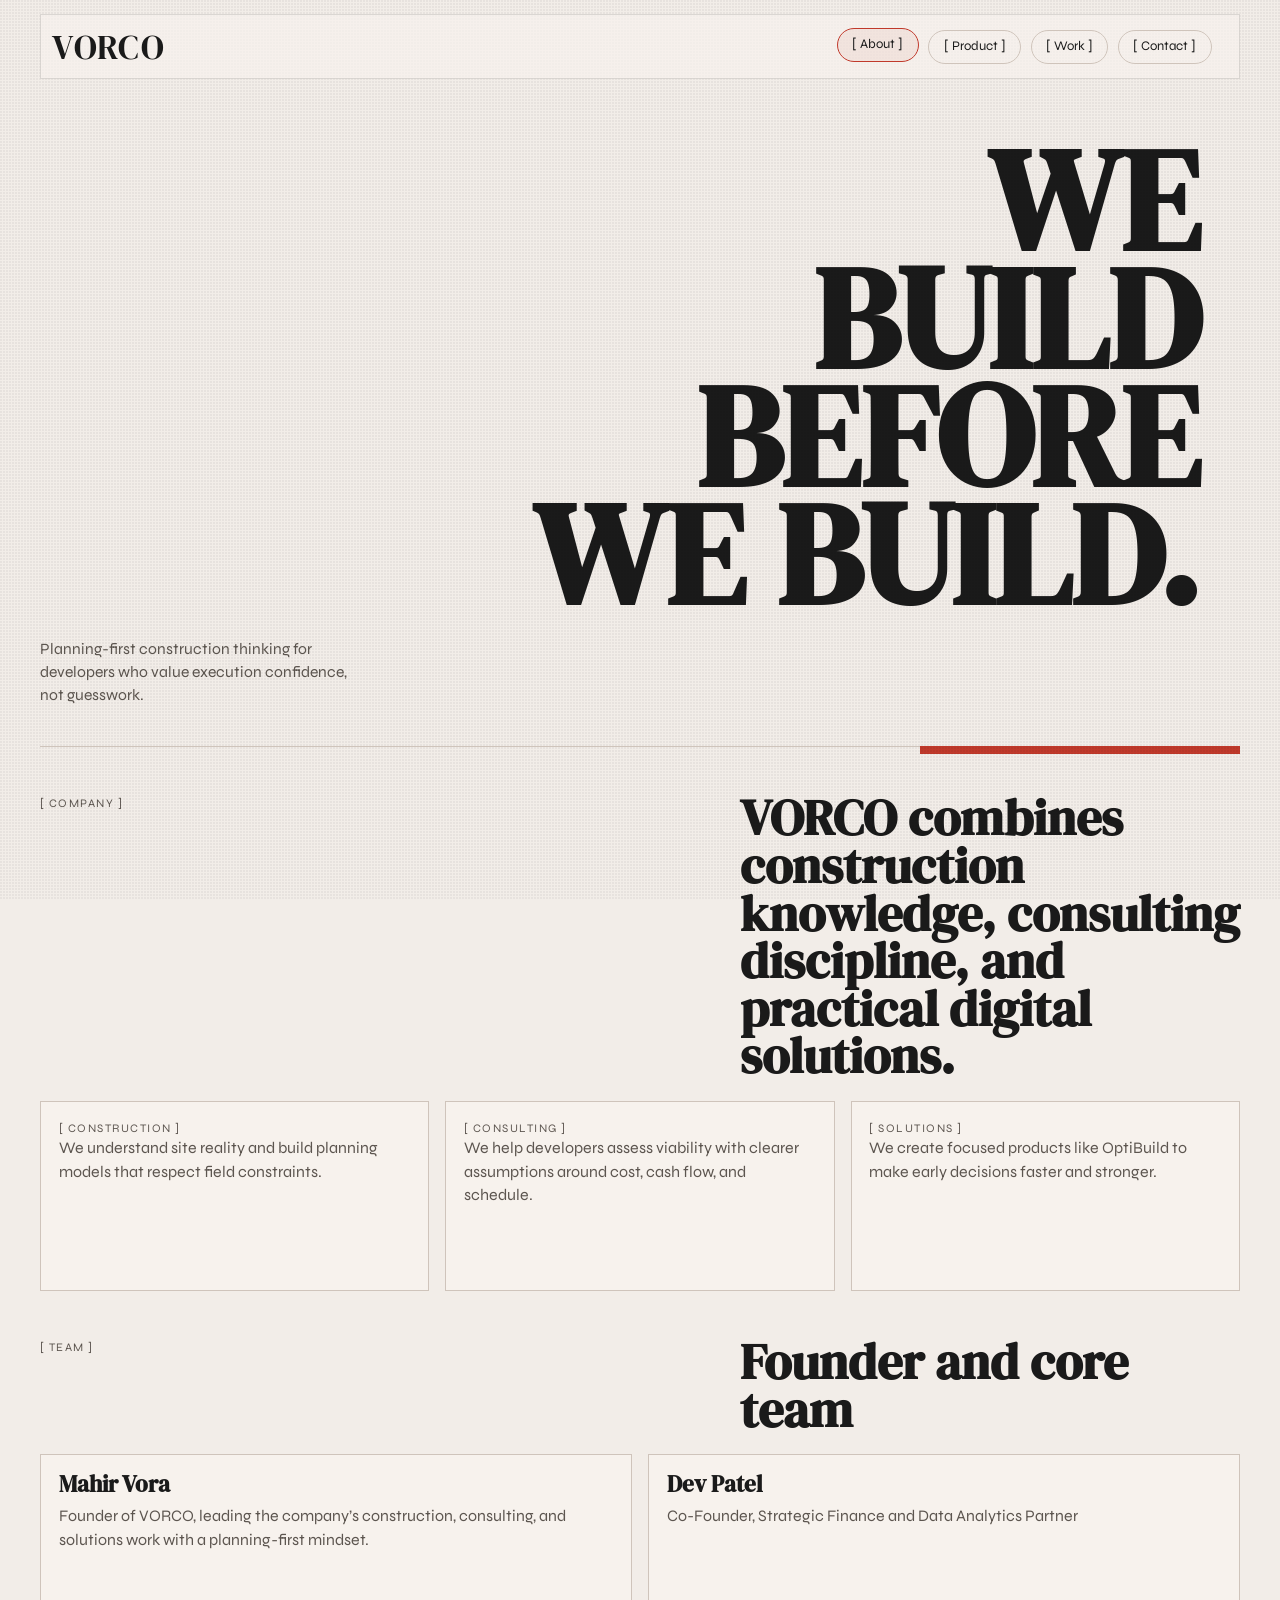
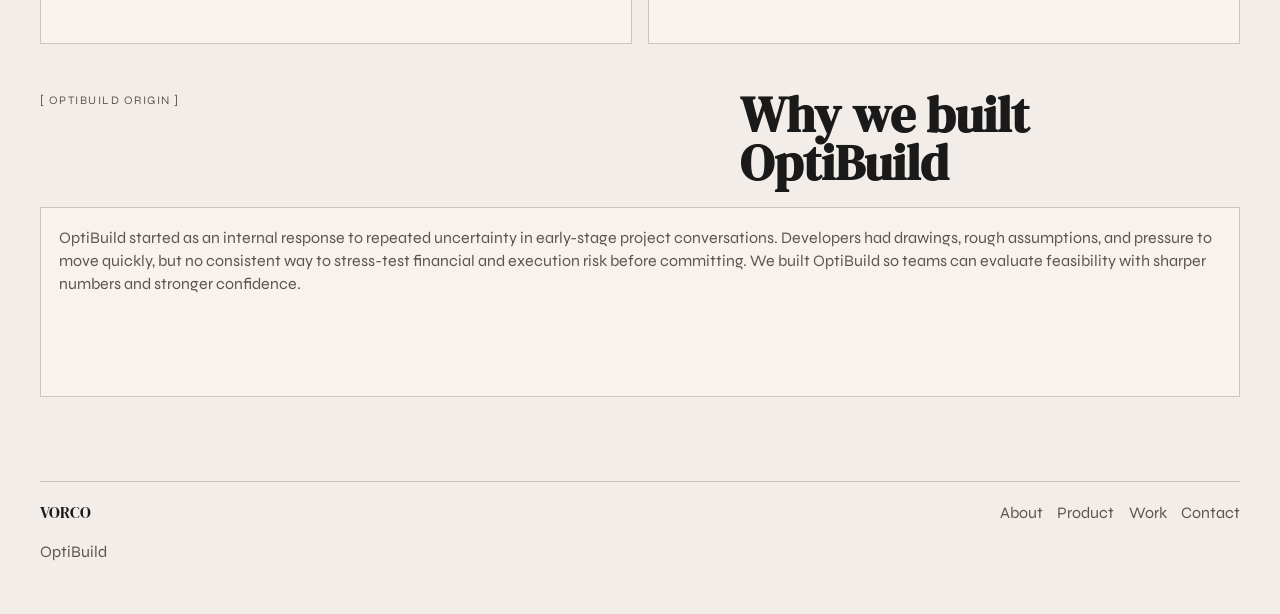
==== commit 064b3bc6: "Update about.html" ====
--- a/about.html
+++ b/about.html
@@ -82,7 +82,7 @@
         </article>
         <article class="line-card">
           <h3>Dev Patel</h3>
-          <p>Co-founder</p>
+          <p>Co-Founder, Strategic Finance and Data Analytics Partner</p>
         </article>
       </div>
     </section>
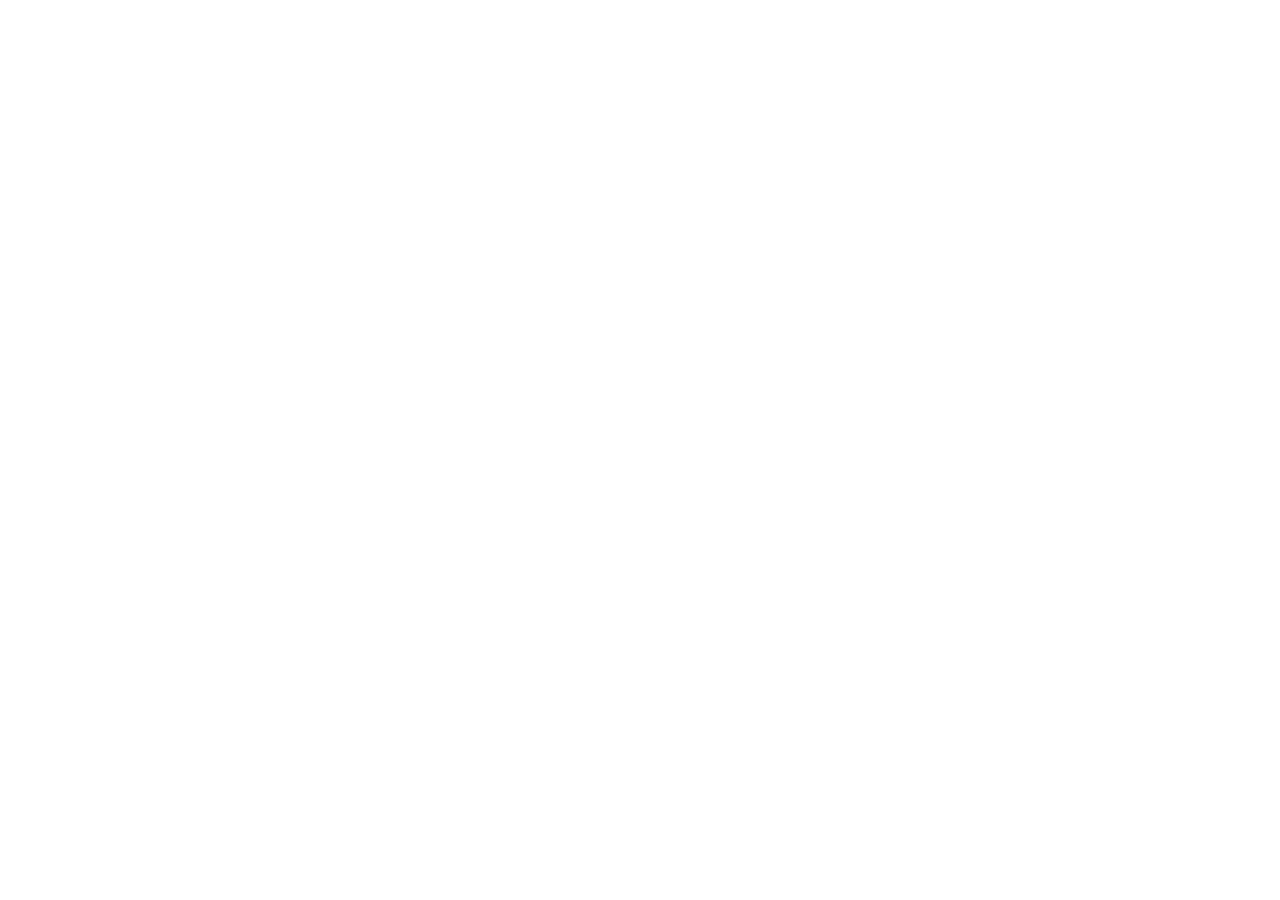
==== commit ddae4f61: "Add files via upload" ====
--- a/about.html
+++ b/about.html
@@ -3,118 +3,65 @@
 <head>
   <meta charset="UTF-8" />
   <meta name="viewport" content="width=device-width, initial-scale=1.0" />
-  <title>About VORCO | Construction, Consulting, Solutions</title>
-  <meta
-    name="description"
-    content="Learn about VORCO and the planning-first approach behind OptiBuild for real estate developers."
-  />
+  <title>About VORCO | Better systems. Smarter decisions.</title>
+  <meta name="description" content="VORCO is a business transformation and solutions company based in Ahmedabad." />
   <link rel="preconnect" href="https://fonts.googleapis.com" />
   <link rel="preconnect" href="https://fonts.gstatic.com" crossorigin />
-  <link
-    href="https://fonts.googleapis.com/css2?family=DM+Serif+Display:ital@0;1&family=Syne:wght@400;500;600;700;800&display=swap"
-    rel="stylesheet"
-  />
-  <link rel="stylesheet" href="styles.css?v=20260413" />
+  <link href="https://fonts.googleapis.com/css2?family=DM+Mono:wght@400;500&family=Manrope:wght@400;500;600;700;800&family=Playfair+Display:ital,wght@0,500;1,500&display=swap" rel="stylesheet" />
+  <link rel="stylesheet" href="styles.css?v=20260911" />
+  <link rel="icon" type="image/svg+xml" href="favicon.svg" />
 </head>
 <body data-page="about">
-  <div class="grain" aria-hidden="true"></div>
-
-  <header class="site-header" id="top">
-    <div class="nav-shell">
-      <a class="brand" href="index.html" aria-label="VORCO home">VORCO</a>
-
-      <button class="menu-toggle" aria-expanded="false" aria-controls="site-nav" aria-label="Toggle menu">
-        Menu
-      </button>
-
-      <nav class="site-nav" id="site-nav">
-        <a href="about.html" class="pill-link">[ About ]</a>
-        <a href="product.html" class="pill-link">[ Product ]</a>
-        <a href="index.html?view=work" class="pill-link">[ Work ]</a>
-        <a href="contact.html" class="pill-link">[ Contact ]</a>
-      </nav>
-    </div>
+  <header class="site-header">
+    <a class="brand" href="index.html"><span>V</span>ORCO</a>
+    <button class="menu-toggle" aria-expanded="false" aria-controls="site-nav">Menu <i></i></button>
+    <nav class="site-nav" id="site-nav">
+      <a href="about.html" class="active">About</a>
+      <a href="index.html#services">What we do</a>
+      <a href="product.html">Solutions</a>
+      <a href="contact.html" class="nav-cta">Start a conversation <b>↗</b></a>
+    </nav>
   </header>
-
   <main>
-    <section class="hero section-fade short-hero">
-      <h1 class="hero-title compact">
-        <span class="hero-word">WE</span>
-        <span class="hero-word">BUILD</span>
-        <span class="hero-word">BEFORE</span>
-        <span class="hero-word">WE BUILD.</span>
-      </h1>
-      <div class="hero-bottom">
-        <p class="hero-subtitle">Planning-first construction thinking for developers who value execution confidence, not guesswork.</p>
+    <section class="page-hero reveal">
+      <p class="eyebrow"><span class="eyebrow-dot"></span> About VORCO / 01</p>
+      <h1>We understand<br /><em>the whole picture.</em></h1>
+      <p class="page-lede">VORCO is a business transformation and solutions company built to help businesses, developers and organisations make better decisions, improve how they operate and execute with greater clarity.</p>
+      <p class="founder-note">Founded by Mahir Vora.</p>
+    </section>
+    <section class="section about-story reveal">
+      <p class="kicker">Our point of view</p>
+      <div>
+        <h2>Not a predefined solution.<br />A better way forward.</h2>
+        <p>We are not built around selling a single product or forcing businesses into a predefined solution. We understand first. We design what is needed. Then we help make it happen.</p>
+        <p>Depending on the requirement, this can involve strategy, consulting, technology, AI, project expertise, specialist partners or implementation support.</p>
       </div>
     </section>
-
-    <section class="section-fade section-block">
-      <div class="section-head">
-        <p class="label">[ Company ]</p>
-        <h2>VORCO combines construction knowledge, consulting discipline, and practical digital solutions.</h2>
-      </div>
-      <div class="card-grid three-col">
-        <article class="line-card">
-          <p class="label">[ Construction ]</p>
-          <p>We understand site reality and build planning models that respect field constraints.</p>
-        </article>
-        <article class="line-card">
-          <p class="label">[ Consulting ]</p>
-          <p>We help developers assess viability with clearer assumptions around cost, cash flow, and schedule.</p>
-        </article>
-        <article class="line-card">
-          <p class="label">[ Solutions ]</p>
-          <p>We create focused products like OptiBuild to make early decisions faster and stronger.</p>
-        </article>
+    <section class="section reveal" id="sectors">
+      <div class="section-top"><p class="kicker">Our range</p><p class="section-note">One connected view across the business</p></div>
+      <div class="sector-grid detailed">
+        <div><span>01</span><h3>Construction &amp; development</h3><p>Grounded thinking for projects, feasibility and the decisions that happen before execution.</p></div>
+        <div><span>02</span><h3>Consulting &amp; business operations</h3><p>Clearer systems, sharper processes and practical ways to improve how work gets done.</p></div>
+        <div><span>03</span><h3>Technology &amp; AI</h3><p>Useful digital solutions that turn information into insight and insight into action.</p></div>
+        <div><span>04</span><h3>Strategic growth</h3><p>Partnerships, opportunities and capabilities that help organisations move into what is next.</p></div>
       </div>
     </section>
-
-    <section class="section-fade section-block">
-      <div class="section-head">
-        <p class="label">[ Team ]</p>
-        <h2>Founder and core team</h2>
-      </div>
-      <div class="card-grid two-col">
-        <article class="line-card">
-          <h3>Mahir Vora</h3>
-          <p>Founder of VORCO, leading the company’s construction, consulting, and solutions work with a planning-first mindset.</p>
-        </article>
-        <article class="line-card">
-          <h3>Dev Patel</h3>
-          <p>Co-Founder, Strategic Finance and Data Analytics Partner</p>
-        </article>
-      </div>
+    <section class="partner-note reveal">
+      <p class="kicker">The wider network</p>
+      <h2>Connecting the right capabilities with the right opportunities.</h2>
+      <p>We build partnerships with specialised companies and technology providers, bringing new solutions into the Indian market where they can create meaningful value.</p>
     </section>
-
-    <section class="section-fade section-block">
-      <div class="section-head">
-        <p class="label">[ OptiBuild Origin ]</p>
-        <h2>Why we built OptiBuild</h2>
-      </div>
-      <article class="line-card">
-        <p>
-          OptiBuild started as an internal response to repeated uncertainty in early-stage project conversations. Developers had drawings,
-          rough assumptions, and pressure to move quickly, but no consistent way to stress-test financial and execution risk before
-          committing. We built OptiBuild so teams can evaluate feasibility with sharper numbers and stronger confidence.
-        </p>
-      </article>
+    <section class="closing section reveal">
+      <p class="kicker">Our method</p>
+      <h2><em>Understand.</em><br />Improve.<br /><em>Execute.</em></h2>
+      <a class="button dark" href="contact.html">Start a conversation <span>↗</span></a>
     </section>
   </main>
-
   <footer class="site-footer">
-    <div>
-      <p class="footer-brand">VORCO</p>
-      <p>OptiBuild</p>
-    </div>
-    <div class="footer-links">
-      <a href="about.html">About</a>
-      <a href="product.html">Product</a>
-      <a href="index.html?view=work">Work</a>
-      <a href="contact.html">Contact</a>
-    </div>
+    <div><a class="brand" href="index.html"><span>V</span>ORCO</a><p>Building better ways for businesses<br />to operate, grow and create value.</p></div>
+    <div class="footer-meta"><a href="https://vorco.in" target="_blank" rel="noopener">vorco.in ↗</a><a href="mailto:info@vorco.in">info@vorco.in</a><a href="tel:+919428007777">+91 94280 07777</a><span>Ahmedabad, India · 380015</span></div>
+    <div class="footer-bottom"><span>© 2024 VORCO</span><span>Understand · Improve · Execute</span></div>
   </footer>
-
   <script src="main.js"></script>
 </body>
 </html>
--- a/styles.css
+++ b/styles.css
@@ -1,765 +1,3 @@
-@import url("https://fonts.googleapis.com/css2?family=DM+Serif+Display:ital@0;1&family=Syne:wght@400;500;600;700;800&display=swap");
-
-:root {
-  --bg: #f2ede8;
-  --panel: #f7f2ed;
-  --text: #1a1a1a;
-  --muted: #5c554f;
-  --line: #cfc4bb;
-  --accent: #c0392b;
-  --accent-soft: #e4d7cd;
-  --header: rgba(242, 237, 232, 0.9);
-}
-
-* {
-  box-sizing: border-box;
-}
-
-html {
-  scroll-behavior: smooth;
-}
-
-body {
-  margin: 0;
-  background: var(--bg);
-  color: var(--text);
-  font-family: "Syne", sans-serif;
-  line-height: 1.45;
-  overflow-x: hidden;
-}
-
-body::before,
-body::after {
-  content: "";
-  position: fixed;
-  pointer-events: none;
-  z-index: 0;
-}
-
-body::before {
-  display: none;
-}
-
-body::after {
-  display: none;
-}
-
-.grain {
-  position: fixed;
-  inset: 0;
-  pointer-events: none;
-  z-index: 2;
-  opacity: 0.075;
-  background-image: radial-gradient(circle at 1px 1px, rgba(0, 0, 0, 0.55) 1px, transparent 1px);
-  background-size: 3px 3px;
-  mix-blend-mode: multiply;
-}
-
-.site-header {
-  position: sticky;
-  top: 0;
-  z-index: 10;
-  padding: 0.9rem 1rem;
-  transition: padding 240ms ease, box-shadow 240ms ease, background-color 240ms ease;
-}
-
-.site-header.scrolled {
-  padding: 0.45rem 1rem;
-  background: var(--header);
-  box-shadow: 0 10px 30px rgba(0, 0, 0, 0.08);
-  backdrop-filter: blur(5px);
-}
-
-.nav-shell {
-  width: min(1200px, 100%);
-  margin: 0 auto;
-  display: grid;
-  grid-template-columns: auto 1fr auto;
-  align-items: center;
-  gap: 1rem;
-  border: 1px solid rgba(26, 26, 26, 0.12);
-  background: rgba(247, 242, 237, 0.72);
-  padding: 0.45rem 0.7rem;
-}
-
-.brand {
-  font-family: "DM Serif Display", serif;
-  font-size: clamp(1.2rem, 3.5vw, 2.1rem);
-  letter-spacing: 0.04em;
-  text-decoration: none;
-  color: var(--text);
-}
-
-.product-tag {
-  margin: 0;
-  text-transform: uppercase;
-  letter-spacing: 0.1em;
-  font-size: 0.68rem;
-  color: var(--muted);
-}
-
-.site-nav {
-  display: flex;
-  justify-content: flex-end;
-  align-items: center;
-  gap: 0.6rem;
-}
-
-.pill-link {
-  border: 1px solid var(--line);
-  border-radius: 999px;
-  padding: 0.4rem 0.9rem;
-  text-decoration: none;
-  color: var(--text);
-  font-size: 0.82rem;
-  transition: transform 200ms ease, border-color 200ms ease;
-}
-
-.pill-link:hover,
-.pill-link.is-active {
-  border-color: var(--accent);
-  transform: translateY(-2px);
-  background: rgba(192, 57, 43, 0.07);
-}
-
-.menu-toggle {
-  display: none;
-  border: 1px solid var(--line);
-  border-radius: 999px;
-  background: transparent;
-  color: var(--text);
-  font-family: "Syne", sans-serif;
-  padding: 0.35rem 0.85rem;
-}
-
-main {
-  width: min(1200px, calc(100% - 2rem));
-  margin: 0 auto;
-  padding-bottom: 3rem;
-  position: relative;
-  z-index: 1;
-}
-
-.hero {
-  min-height: 100svh;
-  display: flex;
-  flex-direction: column;
-  justify-content: space-between;
-  padding: 3rem 0 2.5rem;
-  border-bottom: 1px solid var(--line);
-  position: relative;
-  isolation: isolate;
-}
-
-.hero > * {
-  position: relative;
-  z-index: 1;
-}
-
-.hero::after {
-  content: "";
-  position: absolute;
-  right: 0;
-  bottom: -6px;
-  width: min(32vw, 360px);
-  height: 10px;
-  background: var(--accent);
-  pointer-events: none;
-  z-index: 0;
-}
-
-.short-hero {
-  min-height: 72svh;
-}
-
-.hero-meta {
-  font-size: 0.73rem;
-  letter-spacing: 0.14em;
-  text-transform: uppercase;
-  color: var(--muted);
-}
-
-.project-strip {
-  margin-top: 1rem;
-  border: 1px solid var(--line);
-  background: #f7f2ed;
-  display: grid;
-  grid-template-columns: auto 1fr;
-  gap: 1rem;
-  align-items: start;
-  padding: 0.9rem 1rem;
-}
-
-.project-strip ul {
-  list-style: none;
-  margin: 0;
-  padding: 0;
-  display: grid;
-  gap: 0.35rem;
-}
-
-.project-strip li {
-  font-size: 0.88rem;
-  color: var(--muted);
-  border-bottom: 1px solid rgba(26, 26, 26, 0.13);
-  padding-bottom: 0.3rem;
-}
-
-.hero-title {
-  font-family: "DM Serif Display", serif;
-  margin: 0;
-  font-size: clamp(3.2rem, 14vw, 12rem);
-  line-height: 0.82;
-  max-width: 11ch;
-  margin-left: auto;
-  text-align: right;
-  padding-right: clamp(0rem, 5vw, 2.5rem);
-}
-
-.hero-title.compact {
-  font-size: clamp(3rem, 12vw, 9rem);
-}
-
-.hero-word {
-  display: block;
-  opacity: 0;
-  transform: translateY(18px);
-  transition: opacity 540ms ease, transform 540ms ease;
-}
-
-.page-ready .hero-word {
-  opacity: 1;
-  transform: translateY(0);
-}
-
-.hero-word:nth-child(2) { transition-delay: 120ms; }
-.hero-word:nth-child(3) { transition-delay: 240ms; }
-.hero-word:nth-child(4) { transition-delay: 360ms; }
-
-.hero-bottom {
-  display: flex;
-  align-items: flex-end;
-  justify-content: space-between;
-  gap: 1rem;
-  padding-top: 1.5rem;
-}
-
-.hero-subtitle {
-  margin: 0;
-  max-width: 35ch;
-  font-size: 0.98rem;
-  color: var(--muted);
-}
-
-.hero-actions {
-  display: flex;
-  gap: 0.6rem;
-  flex-wrap: wrap;
-  justify-content: flex-end;
-}
-
-.button {
-  border-radius: 999px;
-  padding: 0.7rem 1rem;
-  text-decoration: none;
-  border: 1px solid var(--line);
-  color: var(--text);
-  font-size: 0.86rem;
-  display: inline-flex;
-  align-items: center;
-  justify-content: center;
-  transition: transform 200ms ease, border-color 200ms ease, background-color 200ms ease;
-}
-
-.button:hover {
-  transform: translateY(-2px);
-  border-color: var(--accent);
-}
-
-.button-primary {
-  background: var(--accent);
-  border-color: var(--accent);
-  color: #fff;
-}
-
-.button-primary.light {
-  background: #fff;
-  color: #171717;
-  border-color: #fff;
-}
-
-.button-ghost {
-  background: transparent;
-}
-
-.stats-row {
-  display: grid;
-  grid-template-columns: repeat(3, minmax(0, 1fr));
-  margin-top: 1.4rem;
-  border: 1px solid var(--line);
-}
-
-.stat-item {
-  padding: 1rem;
-  border-right: 1px solid var(--line);
-  background: var(--panel);
-}
-
-.stat-item:last-child {
-  border-right: none;
-}
-
-.stat-value {
-  margin: 0;
-  font-family: "DM Serif Display", serif;
-  font-size: clamp(2rem, 6vw, 3rem);
-  line-height: 0.95;
-}
-
-.stat-item p:last-child {
-  margin: 0.35rem 0 0;
-  color: var(--muted);
-  font-size: 0.9rem;
-}
-
-.section-block {
-  padding: 3rem 0 0;
-}
-
-.section-head {
-  display: flex;
-  justify-content: space-between;
-  align-items: flex-start;
-  gap: 1rem;
-  margin-bottom: 1.25rem;
-}
-
-.section-head h2 {
-  margin: 0;
-  max-width: 20ch;
-  font-family: "DM Serif Display", serif;
-  font-size: clamp(1.7rem, 5vw, 3.1rem);
-  line-height: 0.96;
-}
-
-.label {
-  margin: 0;
-  font-size: 0.72rem;
-  letter-spacing: 0.13em;
-  text-transform: uppercase;
-  color: var(--muted);
-}
-
-.card-grid {
-  display: grid;
-  gap: 1rem;
-}
-
-.card-grid.three-col {
-  grid-template-columns: repeat(3, minmax(0, 1fr));
-}
-
-.card-grid.two-col {
-  grid-template-columns: repeat(2, minmax(0, 1fr));
-}
-
-.line-card {
-  border: 1px solid var(--line);
-  background: var(--panel);
-  padding: 1.1rem;
-  min-height: 190px;
-  transition: transform 220ms ease, border-color 220ms ease;
-  position: relative;
-  overflow: hidden;
-}
-
-.line-card::before {
-  content: "";
-  position: absolute;
-  left: 0;
-  top: 0;
-  width: 3px;
-  height: 100%;
-  background: transparent;
-  transition: background-color 220ms ease;
-}
-
-.line-card:hover {
-  transform: translateY(-4px);
-  border-color: var(--accent);
-}
-
-.line-card:hover::before {
-  background: var(--accent);
-}
-
-.line-card h3 {
-  margin: 0 0 0.55rem;
-  font-family: "DM Serif Display", serif;
-  font-size: 1.42rem;
-  line-height: 1;
-}
-
-.line-card p {
-  margin: 0;
-  color: var(--muted);
-}
-
-.feature-index {
-  color: var(--accent);
-  font-weight: 700;
-  letter-spacing: 0.09em;
-  margin-bottom: 0.7rem;
-}
-
-.tabs {
-  border: 1px solid var(--line);
-  background: var(--panel);
-}
-
-.tab-list {
-  display: flex;
-  gap: 0.5rem;
-  padding: 0.8rem;
-  border-bottom: 1px solid var(--line);
-  flex-wrap: wrap;
-}
-
-.tab {
-  border: 1px solid var(--line);
-  background: transparent;
-  padding: 0.45rem 0.8rem;
-  font-size: 0.8rem;
-  color: var(--text);
-  cursor: pointer;
-  font-family: "Syne", sans-serif;
-}
-
-.tab.is-active {
-  background: var(--accent);
-  color: #fff;
-  border-color: var(--accent);
-}
-
-.tab:focus-visible,
-.button:focus-visible,
-.pill-link:focus-visible,
-.menu-toggle:focus-visible {
-  outline: 2px solid var(--accent);
-  outline-offset: 2px;
-}
-
-.tab-panels {
-  position: relative;
-  min-height: 270px;
-}
-
-.tab-panel {
-  opacity: 0;
-  visibility: hidden;
-  position: absolute;
-  inset: 0;
-  padding: 1rem;
-  display: grid;
-  grid-template-columns: 1fr 1fr;
-  gap: 1rem;
-  transform: translateY(8px);
-  transition: opacity 250ms ease, transform 250ms ease, visibility 250ms ease;
-}
-
-.tab-panel.is-active {
-  opacity: 1;
-  visibility: visible;
-  transform: translateY(0);
-}
-
-.tab-panel p {
-  margin: 0;
-  color: var(--muted);
-  max-width: 37ch;
-}
-
-.mockup-box {
-  border: 1px solid var(--line);
-  background: #f0e9e3;
-  padding: 0.8rem;
-}
-
-.mock-line {
-  height: 10px;
-  background: #c7bbb2;
-  margin-bottom: 0.6rem;
-}
-
-.mock-line.w-90 { width: 90%; }
-.mock-line.w-80 { width: 80%; }
-.mock-line.w-70 { width: 70%; }
-.mock-line.w-60 { width: 60%; }
-.mock-line.w-50 { width: 50%; }
-
-.mock-bars,
-.mock-grid,
-.mock-pill-row {
-  display: grid;
-  gap: 0.45rem;
-}
-
-.mock-bars {
-  grid-template-columns: repeat(4, minmax(0, 1fr));
-  align-items: end;
-  min-height: 100px;
-}
-
-.mock-bars span {
-  background: #bcaea3;
-}
-
-.mock-bars span:nth-child(1) { height: 35px; }
-.mock-bars span:nth-child(2) { height: 56px; }
-.mock-bars span:nth-child(3) { height: 78px; }
-.mock-bars span:nth-child(4) { height: 48px; }
-
-.mock-grid {
-  grid-template-columns: repeat(3, minmax(0, 1fr));
-}
-
-.mock-grid span {
-  aspect-ratio: 1;
-  border: 1px solid #d2c6bd;
-  background: #ece4dd;
-}
-
-.mock-pill-row {
-  grid-template-columns: repeat(3, minmax(0, 1fr));
-}
-
-.mock-pill-row span {
-  display: block;
-  height: 36px;
-  border-radius: 999px;
-  background: #d3c7be;
-}
-
-.cta-band {
-  margin-top: 3rem;
-  padding: 2.4rem 1.1rem;
-  background: #1a1a1a;
-  color: #f9f4ef;
-  display: flex;
-  flex-wrap: wrap;
-  align-items: center;
-  justify-content: space-between;
-  gap: 1rem;
-}
-
-.cta-band h2 {
-  margin: 0;
-  font-family: "DM Serif Display", serif;
-  font-size: clamp(1.8rem, 5vw, 3.4rem);
-  line-height: 0.95;
-  max-width: 16ch;
-}
-
-.site-footer {
-  width: min(1200px, calc(100% - 2rem));
-  margin: 2.2rem auto;
-  padding-top: 1.2rem;
-  border-top: 1px solid var(--line);
-  display: flex;
-  justify-content: space-between;
-  gap: 1rem;
-  color: var(--muted);
-}
-
-.footer-brand {
-  margin: 0;
-  font-family: "DM Serif Display", serif;
-  color: var(--text);
-}
-
-.footer-links {
-  display: flex;
-  gap: 0.9rem;
-  flex-wrap: wrap;
-}
-
-.footer-links a {
-  text-decoration: none;
-  color: var(--muted);
-}
-
-.footer-links a:hover {
-  color: var(--text);
-}
-
-.contact-layout {
-  display: grid;
-  grid-template-columns: 1.3fr 1fr;
-  gap: 1rem;
-}
-
-.contact-form {
-  display: grid;
-  gap: 0.6rem;
-  margin-top: 0.85rem;
-}
-
-.contact-form label {
-  font-size: 0.8rem;
-  text-transform: uppercase;
-  letter-spacing: 0.09em;
-  color: var(--muted);
-}
-
-.contact-form input,
-.contact-form select,
-.contact-form textarea {
-  border: 1px solid var(--line);
-  background: #f8f3ee;
-  color: var(--text);
-  padding: 0.7rem 0.75rem;
-  font-family: "Syne", sans-serif;
-}
-
-.contact-form textarea {
-  resize: vertical;
-}
-
-.form-status {
-  margin: 0.2rem 0 0;
-  min-height: 1.2em;
-  color: var(--muted);
-  font-size: 0.88rem;
-}
-
-.section-fade {
-  opacity: 0;
-  transform: translateY(24px);
-  transition: opacity 500ms ease, transform 500ms ease;
-}
-
-.section-fade.is-visible {
-  opacity: 1;
-  transform: translateY(0);
-}
-
-@media (max-width: 980px) {
-  .nav-shell {
-    grid-template-columns: auto 1fr auto;
-  }
-
-  .product-tag {
-    display: none;
-  }
-
-  .menu-toggle {
-    display: inline-flex;
-    justify-self: end;
-  }
-
-  .site-nav {
-    position: absolute;
-    left: 1rem;
-    right: 1rem;
-    top: calc(100% + 0.3rem);
-    border: 1px solid var(--line);
-    background: var(--bg);
-    display: none;
-    flex-direction: column;
-    align-items: flex-start;
-    padding: 0.7rem;
-    gap: 0.45rem;
-  }
-
-  .site-nav.is-open {
-    display: flex;
-  }
-
-  .hero {
-    padding-top: 1.2rem;
-  }
-
-  .home-hero {
-    min-height: auto;
-    padding-bottom: 2rem;
-  }
-
-  .hero::after {
-    width: min(44vw, 240px);
-    right: 0;
-    bottom: -5px;
-  }
-
-  .project-strip {
-    grid-template-columns: 1fr;
-  }
-
-  .hero-title {
-    margin-left: 0;
-    text-align: left;
-    max-width: 12ch;
-    padding-right: 0;
-  }
-
-  .home-hero .hero-title {
-    font-size: clamp(3rem, 16vw, 7rem);
-  }
-
-  .hero-bottom,
-  .section-head,
-  .cta-band,
-  .site-footer {
-    flex-direction: column;
-    align-items: flex-start;
-  }
-
-  .hero-actions {
-    justify-content: flex-start;
-  }
-
-  .stats-row,
-  .card-grid.three-col,
-  .card-grid.two-col,
-  .tab-panel,
-  .contact-layout {
-    grid-template-columns: 1fr;
-  }
-
-  .stat-item {
-    border-right: none;
-    border-bottom: 1px solid var(--line);
-  }
-
-  .stat-item:last-child {
-    border-bottom: none;
-  }
-
-  .tab-panels {
-    min-height: 360px;
-  }
-}
-
-@media (prefers-reduced-motion: reduce) {
-  html {
-    scroll-behavior: auto;
-  }
-
-  *,
-  *::before,
-  *::after {
-    animation-duration: 1ms !important;
-    animation-iteration-count: 1 !important;
-    transition-duration: 1ms !important;
-  }
-}
-
-/* Final safety override: keep the hero accent line below all hero copy. */
-.hero::after {
-  right: 0 !important;
-  top: auto !important;
-  bottom: -8px !important;
-  width: min(28vw, 320px) !important;
-  height: 8px !important;
-  transform: none !important;
-  z-index: 0 !important;
-}
+@import url("https://fonts.googleapis.com/css2?family=DM+Mono:wght@400;500&family=Manrope:wght@400;500;600;700;800&family=Playfair+Display:ital,wght@0,500;1,500&display=swap");
+:root{--ink:#18231f;--paper:#f4f1ea;--cream:#e9e5da;--sage:#a9b8a1;--green:#2e5847;--line:rgba(24,35,31,.2);--muted:#64706a;--mono:"DM Mono",monospace;--sans:"Manrope",sans-serif;--serif:"Playfair Display",serif}*{box-sizing:border-box}html{scroll-behavior:smooth}body{margin:0;background:var(--paper);color:var(--ink);font-family:var(--sans);line-height:1.5;overflow-x:hidden}body:before{content:"";position:fixed;inset:0;pointer-events:none;opacity:.22;background-image:radial-gradient(rgba(24,35,31,.16) .7px,transparent .7px);background-size:5px 5px;z-index:4}.site-header{position:fixed;top:0;left:0;right:0;z-index:10;display:flex;align-items:center;justify-content:space-between;padding:26px 5vw;transition:padding .3s,background .3s}.site-header.scrolled{padding:14px 5vw;background:rgba(244,241,234,.9);backdrop-filter:blur(14px);border-bottom:1px solid var(--line)}.brand{color:var(--ink);font-size:1.1rem;font-weight:800;letter-spacing:.12em;text-decoration:none}.brand span{display:inline-grid;place-items:center;background:var(--green);color:var(--paper);width:26px;height:26px;margin-right:5px;font-size:.82rem;letter-spacing:0}.site-nav{display:flex;align-items:center;gap:30px}.site-nav a{color:var(--ink);text-decoration:none;font-size:.78rem}.site-nav a:not(.nav-cta){position:relative}.site-nav a:not(.nav-cta):after{content:"";position:absolute;left:0;right:100%;bottom:-5px;height:1px;background:var(--green);transition:right .25s}.site-nav a:not(.nav-cta):hover:after,.site-nav a.active:not(.nav-cta):after{right:0}.nav-cta{border:1px solid var(--ink);padding:10px 14px;transition:.2s}.nav-cta:hover{background:var(--ink);color:var(--paper)}.nav-cta b{font-size:1rem;margin-left:8px}.menu-toggle{display:none;border:0;background:none;color:var(--ink);font:inherit;font-size:.8rem}.menu-toggle i{display:inline-block;width:18px;height:1px;background:currentColor;margin-left:8px;vertical-align:middle}.hero,.page-hero,.section,.solutions-band,.partner-note,.solution-detail,.contact-grid{width:min(1180px,90vw);margin-inline:auto}.hero{min-height:100svh;padding:150px 0 28px;display:flex;flex-direction:column;justify-content:space-between}.eyebrow,.kicker,.section-note,.hero-foot,.solution-index{font:500 .66rem var(--mono);letter-spacing:.11em;text-transform:uppercase}.eyebrow{color:var(--muted);display:flex;align-items:center;gap:10px}.eyebrow-dot{width:7px;height:7px;border-radius:50%;background:var(--green);display:inline-block}.hero-grid{display:grid;grid-template-columns:1.3fr .7fr;align-items:end;gap:8vw}.hero h1,.page-hero h1{font-size:clamp(3.6rem,8.6vw,8.7rem);line-height:.95;letter-spacing:-.07em;margin:0;font-weight:700}.hero h1 em,.page-hero h1 em,h2 em{font-family:var(--serif);font-weight:500;letter-spacing:-.05em}.hero-intro{max-width:300px;padding-bottom:10px}.hero-intro p,.page-lede{font-size:1.05rem;line-height:1.65;margin:0 0 28px;color:var(--muted)}.text-link{color:var(--ink);font-size:.8rem;font-weight:700;text-decoration:none;border-bottom:1px solid var(--ink);padding-bottom:7px}.text-link span{margin-left:18px;font-size:1.1rem}.hero-foot{display:flex;justify-content:space-between;border-top:1px solid var(--line);padding-top:13px;color:var(--muted)}.section{padding:145px 0}.statement{display:grid;grid-template-columns:1fr 2fr;gap:8vw;border-top:1px solid var(--line)}.kicker{color:var(--green);margin:0}.statement-copy{max-width:760px}.statement h2,.section h2,.solutions-band h2,.partner-note h2,.closing h2{font-size:clamp(2.4rem,5vw,5.5rem);letter-spacing:-.06em;line-height:1.02;margin:0 0 30px;font-weight:700}.statement-copy p,.partner-note>p{max-width:510px;color:var(--muted);font-size:1rem}.section-top{display:flex;justify-content:space-between;margin-bottom:40px;border-bottom:1px solid var(--line);padding-bottom:14px}.section-note{color:var(--muted)}.service-row{display:grid;grid-template-columns:8% 28% 1fr 5%;gap:20px;align-items:start;border-bottom:1px solid var(--line);padding:28px 0;transition:padding .25s,background .25s}.service-row:hover{padding-inline:18px;background:var(--sage)}.service-number,.service-mark{font:500 .72rem var(--mono);color:var(--green)}.service-row h3{font-size:clamp(1.7rem,3vw,3rem);letter-spacing:-.05em;margin:-6px 0 0}.service-row p{max-width:400px;color:var(--muted);margin:0}.service-mark{font-size:1.5rem;text-align:right}.sector-grid{display:grid;grid-template-columns:1fr 1fr}.sector-grid a{display:grid;grid-template-columns:12% 1fr auto;gap:12px;align-items:center;padding:25px 0;border-bottom:1px solid var(--line);color:var(--ink);font-size:1.1rem;text-decoration:none}.sector-grid a:nth-child(odd){padding-right:30px;border-right:1px solid var(--line)}.sector-grid a:nth-child(even){padding-left:30px}.sector-grid span,.detailed span{font:500 .7rem var(--mono);color:var(--green)}.sector-grid b{font-size:1.2rem;font-weight:400;transition:transform .2s}.sector-grid a:hover b{transform:translate(4px,-4px)}.solutions-band{background:var(--green);color:var(--paper);padding:75px 8%;display:grid;grid-template-columns:1fr 1fr;gap:8vw}.solutions-band .kicker{color:var(--sage)}.solutions-band h2{font-size:clamp(2.2rem,4vw,4.4rem);margin:15px 0}.solution-links a{color:var(--paper);display:grid;grid-template-columns:1fr auto;gap:4px 10px;border-bottom:1px solid rgba(244,241,234,.35);padding:16px 0;text-decoration:none}.solution-links span{font-size:1.1rem}.solution-links small{color:var(--sage)}.solution-links b{grid-column:2;grid-row:1/3;font-size:1.25rem;font-weight:400}.closing{text-align:center;padding-bottom:170px}.closing .kicker{margin-bottom:28px}.closing h2{font-size:clamp(3rem,7vw,7rem)}.button{display:inline-flex;align-items:center;gap:28px;text-decoration:none;padding:14px 18px;font-size:.78rem;font-weight:700;border:1px solid var(--ink)}.button span{font-size:1.1rem}.button.dark{background:var(--ink);color:var(--paper)}.button.dark:hover{background:var(--green);border-color:var(--green)}.page-hero{padding:185px 0 100px;border-bottom:1px solid var(--line)}.page-hero h1{font-size:clamp(4rem,9vw,9rem);margin:70px 0 45px}.page-lede{max-width:560px;margin-left:42%;font-size:1.1rem}.about-story{display:grid;grid-template-columns:1fr 2fr;gap:8vw;border-top:0}.about-story>div{max-width:740px}.about-story h2{font-size:clamp(2.6rem,5vw,5rem)}.about-story p:not(.kicker){max-width:500px;color:var(--muted)}.detailed{gap:0 30px}.detailed>div{padding:26px 0 35px;border-bottom:1px solid var(--line)}.detailed>div:nth-child(odd){padding-right:30px;border-right:1px solid var(--line)}.detailed>div:nth-child(even){padding-left:30px}.detailed h3{font-size:1.4rem;margin:25px 0 10px}.detailed p{color:var(--muted);max-width:330px}.partner-note{padding:100px 8%;background:var(--sage)}.partner-note h2{max-width:700px;font-size:clamp(2.3rem,4.5vw,4.5rem)}.solution-detail{display:grid;grid-template-columns:1fr 2fr;gap:8vw;padding:100px 0;border-bottom:1px solid var(--line)}.solution-detail>div:last-child{max-width:680px}.solution-detail h2{font-size:clamp(3rem,7vw,7rem);line-height:.95;margin:0 0 25px}.large-copy{font-size:1.35rem;line-height:1.45;max-width:560px}.solution-detail p:not(.large-copy){color:var(--muted);max-width:500px;margin-bottom:35px}.solution-detail.alt{background:var(--cream);width:100%;padding-inline:max(5vw,calc((100vw - 1180px)/2));}.contact-hero h1{margin-bottom:35px}.contact-grid{display:grid;grid-template-columns:1fr 1fr;gap:12vw;padding:110px 0 170px}.contact-email{display:block;font-size:clamp(1.5rem,3vw,3rem);color:var(--ink);text-decoration:none;margin:28px 0 80px}.contact-email span{font-size:1rem}.contact-facts{border-top:1px solid var(--line)}.contact-facts p{display:grid;grid-template-columns:100px 1fr;border-bottom:1px solid var(--line);padding:14px 0;margin:0;color:var(--muted);font-size:.9rem}.contact-facts span{font:500 .65rem var(--mono);text-transform:uppercase;color:var(--green)}.contact-facts a{color:var(--ink)}.contact-form{display:flex;flex-direction:column;gap:8px}.contact-form label{font:500 .66rem var(--mono);text-transform:uppercase;color:var(--green);margin-top:12px}.contact-form input,.contact-form textarea{border:0;border-bottom:1px solid var(--line);background:transparent;padding:10px 0;font:inherit;color:var(--ink);resize:vertical}.contact-form input:focus,.contact-form textarea:focus{outline:0;border-color:var(--green)}.contact-form button{align-self:flex-start;margin-top:25px}.form-status{font-size:.8rem;color:var(--green)}.site-footer{background:var(--ink);color:var(--paper);padding:55px 5vw 25px;display:grid;grid-template-columns:1.5fr 1fr;gap:40px}.site-footer .brand{color:var(--paper)}.site-footer p{font-size:.85rem;color:var(--sage);margin-top:25px}.footer-meta{display:flex;flex-direction:column;gap:10px;align-items:flex-start;font:500 .72rem var(--mono);color:var(--sage)}.footer-meta a{color:var(--paper);text-decoration:none}.footer-bottom{grid-column:1/-1;border-top:1px solid rgba(244,241,234,.25);padding-top:18px;margin-top:35px;display:flex;justify-content:space-between;font:500 .62rem var(--mono);color:var(--sage);text-transform:uppercase}.reveal{opacity:0;transform:translateY(24px);transition:opacity .7s ease,transform .7s ease}.reveal.is-visible{opacity:1;transform:none}
+@media(max-width:700px){.site-header{padding:20px 5vw}.site-header.scrolled{padding:14px 5vw;background:rgba(244,241,234,.9);backdrop-filter:blur(14px);border-bottom:1px solid var(--line)}.menu-toggle{display:block;cursor:pointer}.site-nav{display:none;position:absolute;top:68px;left:5vw;right:5vw;flex-direction:column;align-items:stretch;gap:0;background:var(--paper);border:1px solid var(--line);padding:10px}.site-nav.is-open{display:flex}.site-nav a{padding:14px}.hero{padding-top:125px}.hero-grid,.statement,.about-story,.solutions-band,.contact-grid,.solution-detail{grid-template-columns:1fr;gap:45px}.hero h1{font-size:clamp(3.3rem,15vw,6rem)}.hero-intro{max-width:340px}.hero-foot{font-size:.57rem}.hero-foot span:last-child{display:none}.section{padding:90px 0}.section-top{display:block}.section-note{margin-top:14px}.service-row{grid-template-columns:12% 1fr 7%;gap:10px}.service-row p{grid-column:2/-1}.service-row h3{font-size:2rem}.service-mark{grid-column:3;grid-row:1}.sector-grid{grid-template-columns:1fr}.sector-grid a:nth-child(odd),.sector-grid a:nth-child(even){padding-inline:0;border-right:0}.solutions-band{width:100%;padding:55px 5vw}.closing{padding-bottom:100px}.page-hero{padding-top:125px;padding-bottom:70px}.page-hero h1{margin:55px 0 30px;font-size:clamp(3.5rem,15vw,6rem)}.page-lede{margin-left:0}.about-story h2{font-size:2.7rem}.detailed{gap:0}.detailed>div:nth-child(odd),.detailed>div:nth-child(even){padding-inline:0;border-right:0}.partner-note{width:100%;padding:60px 5vw}.solution-detail{padding:70px 5vw;width:100%;gap:30px}.solution-detail.alt{padding-inline:5vw}.solution-detail h2{font-size:3.8rem}.contact-grid{padding:75px 0 100px}.contact-email{margin-bottom:50px}.site-footer{grid-template-columns:1fr;gap:30px}.footer-bottom{grid-column:auto;display:block}.footer-bottom span{display:block;margin-top:8px}}
